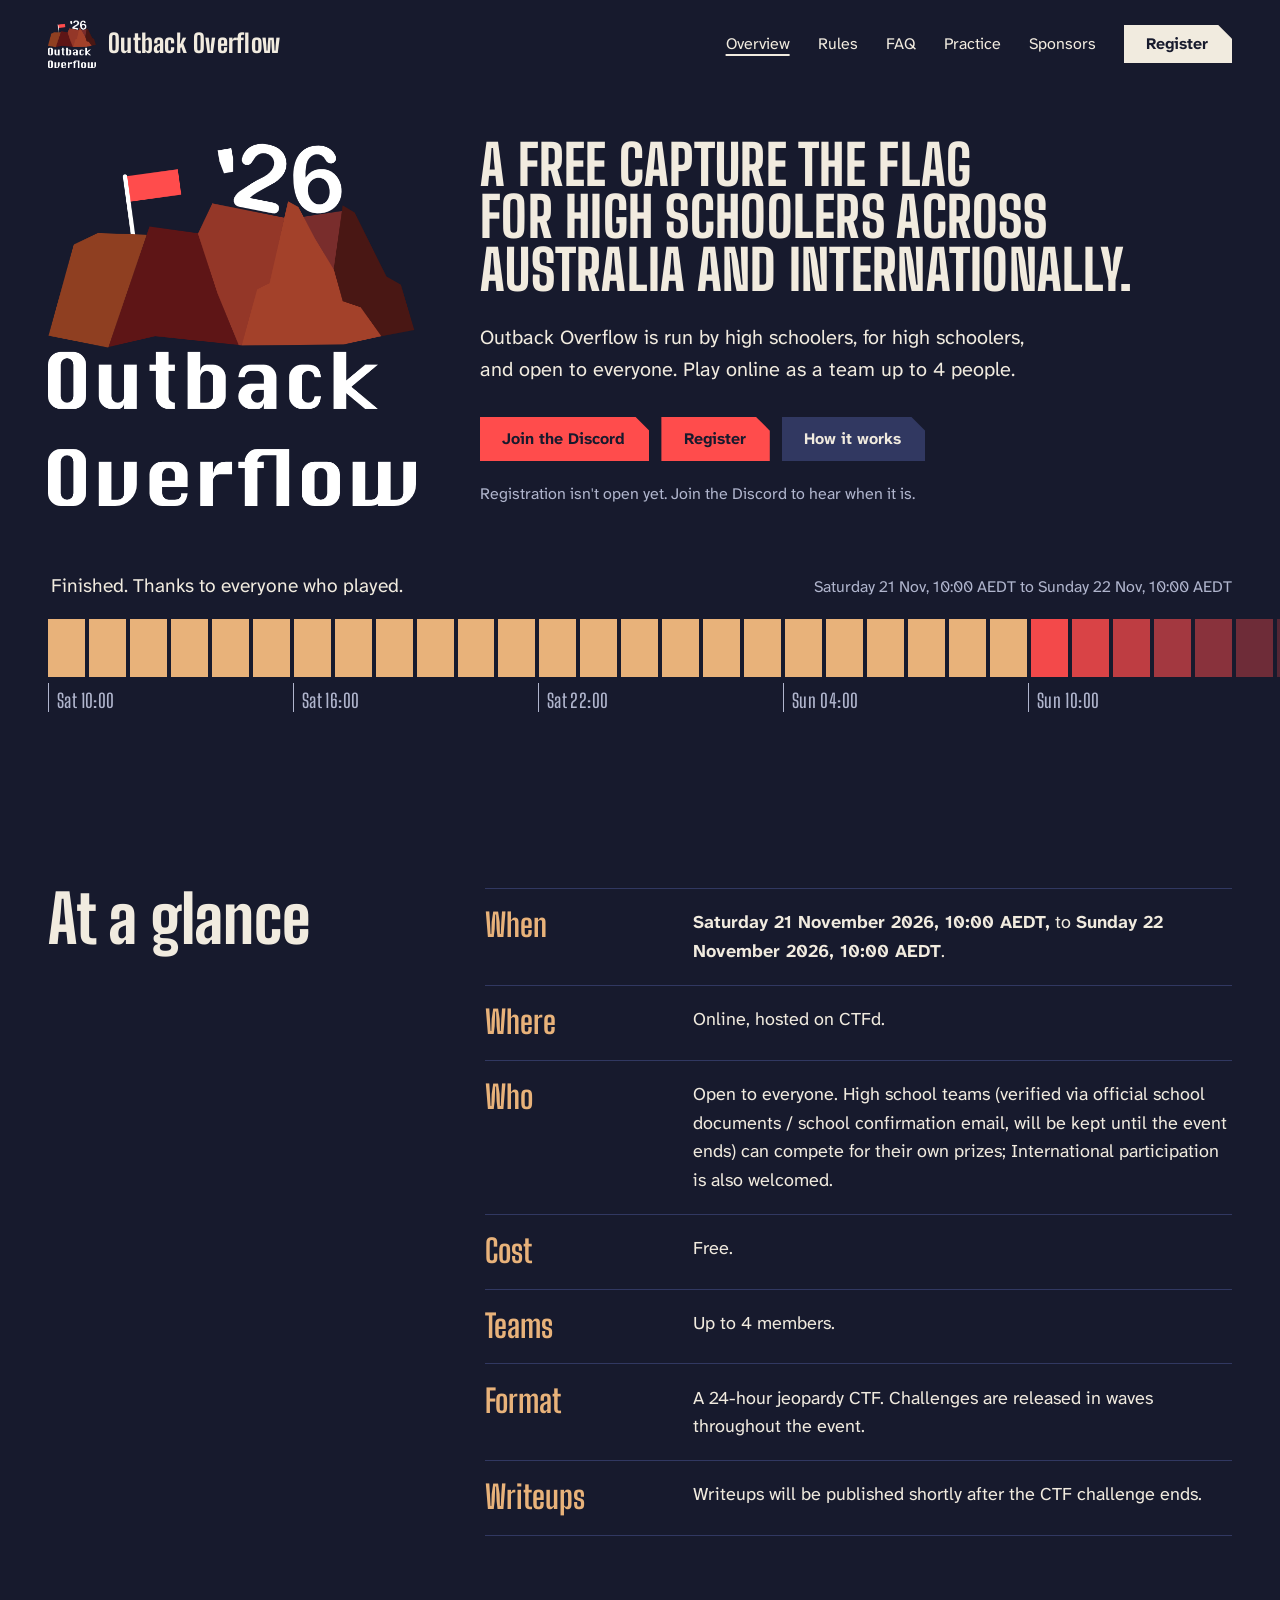
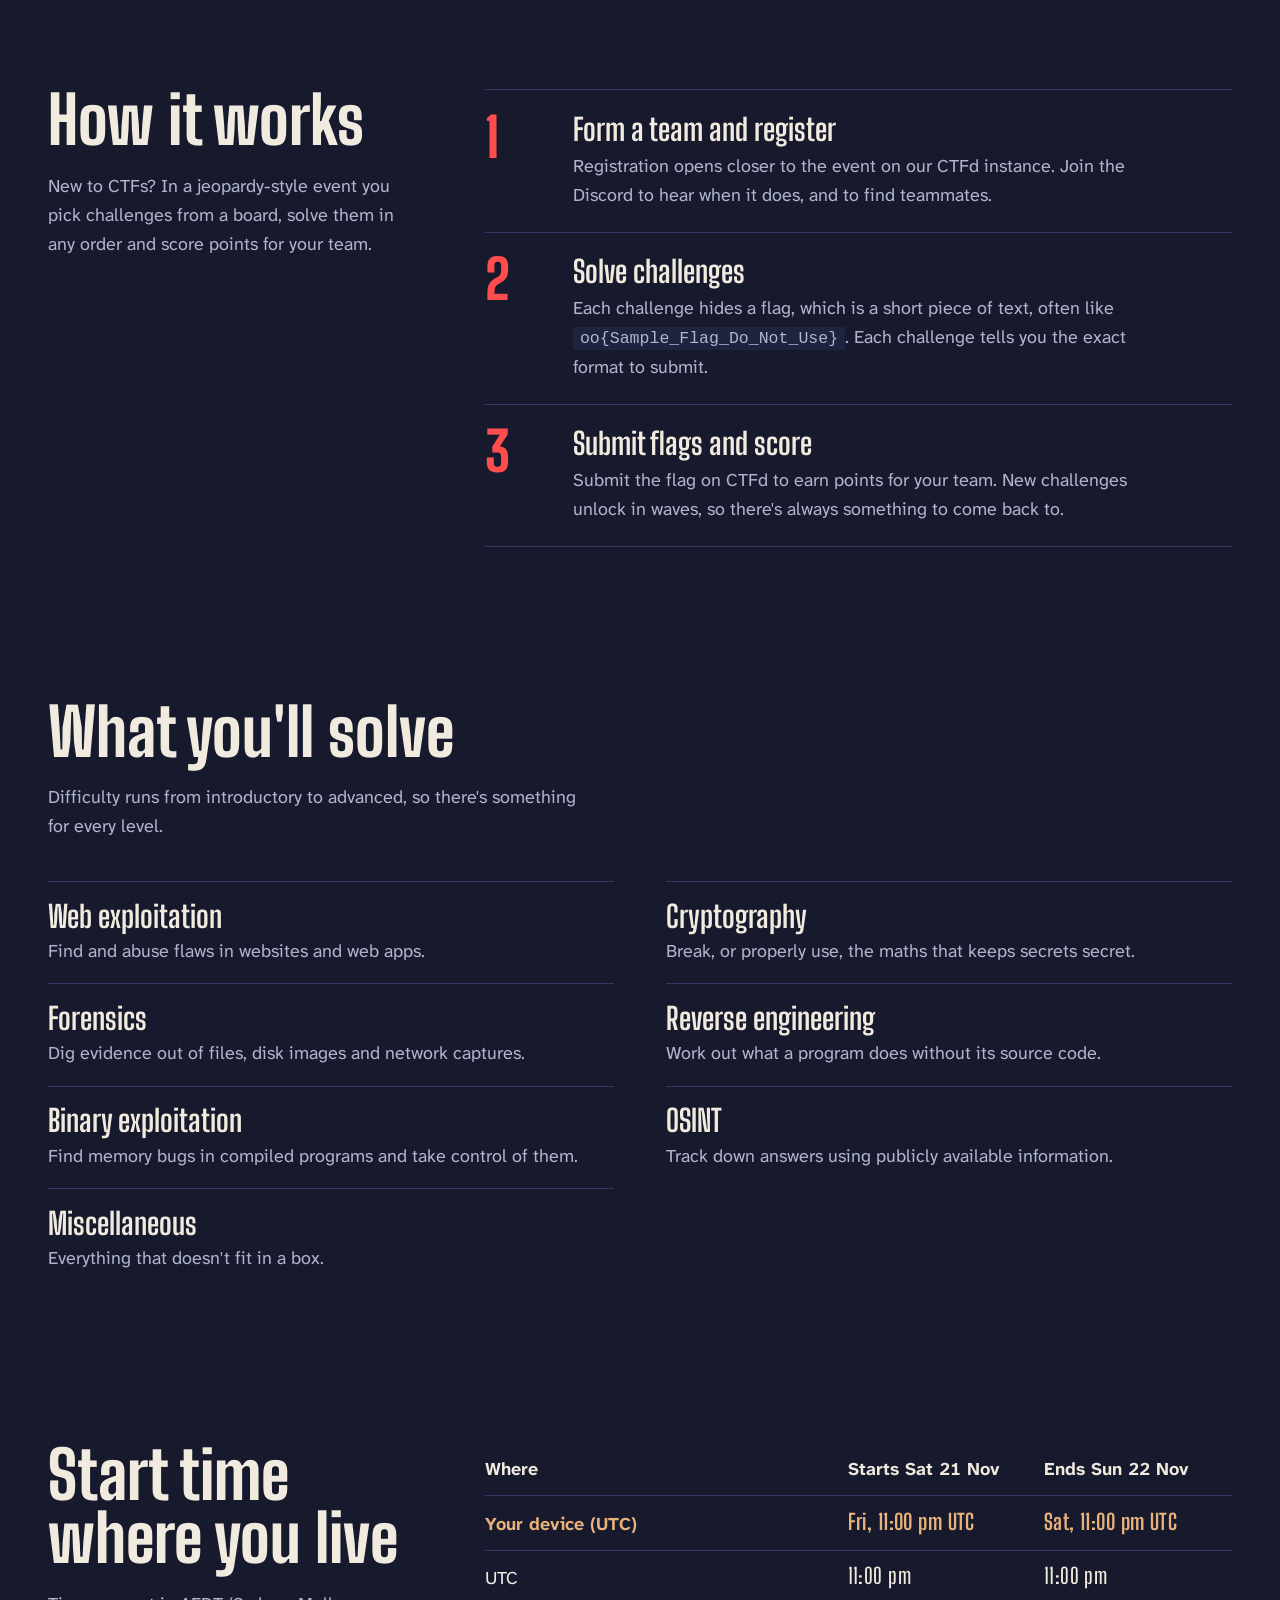
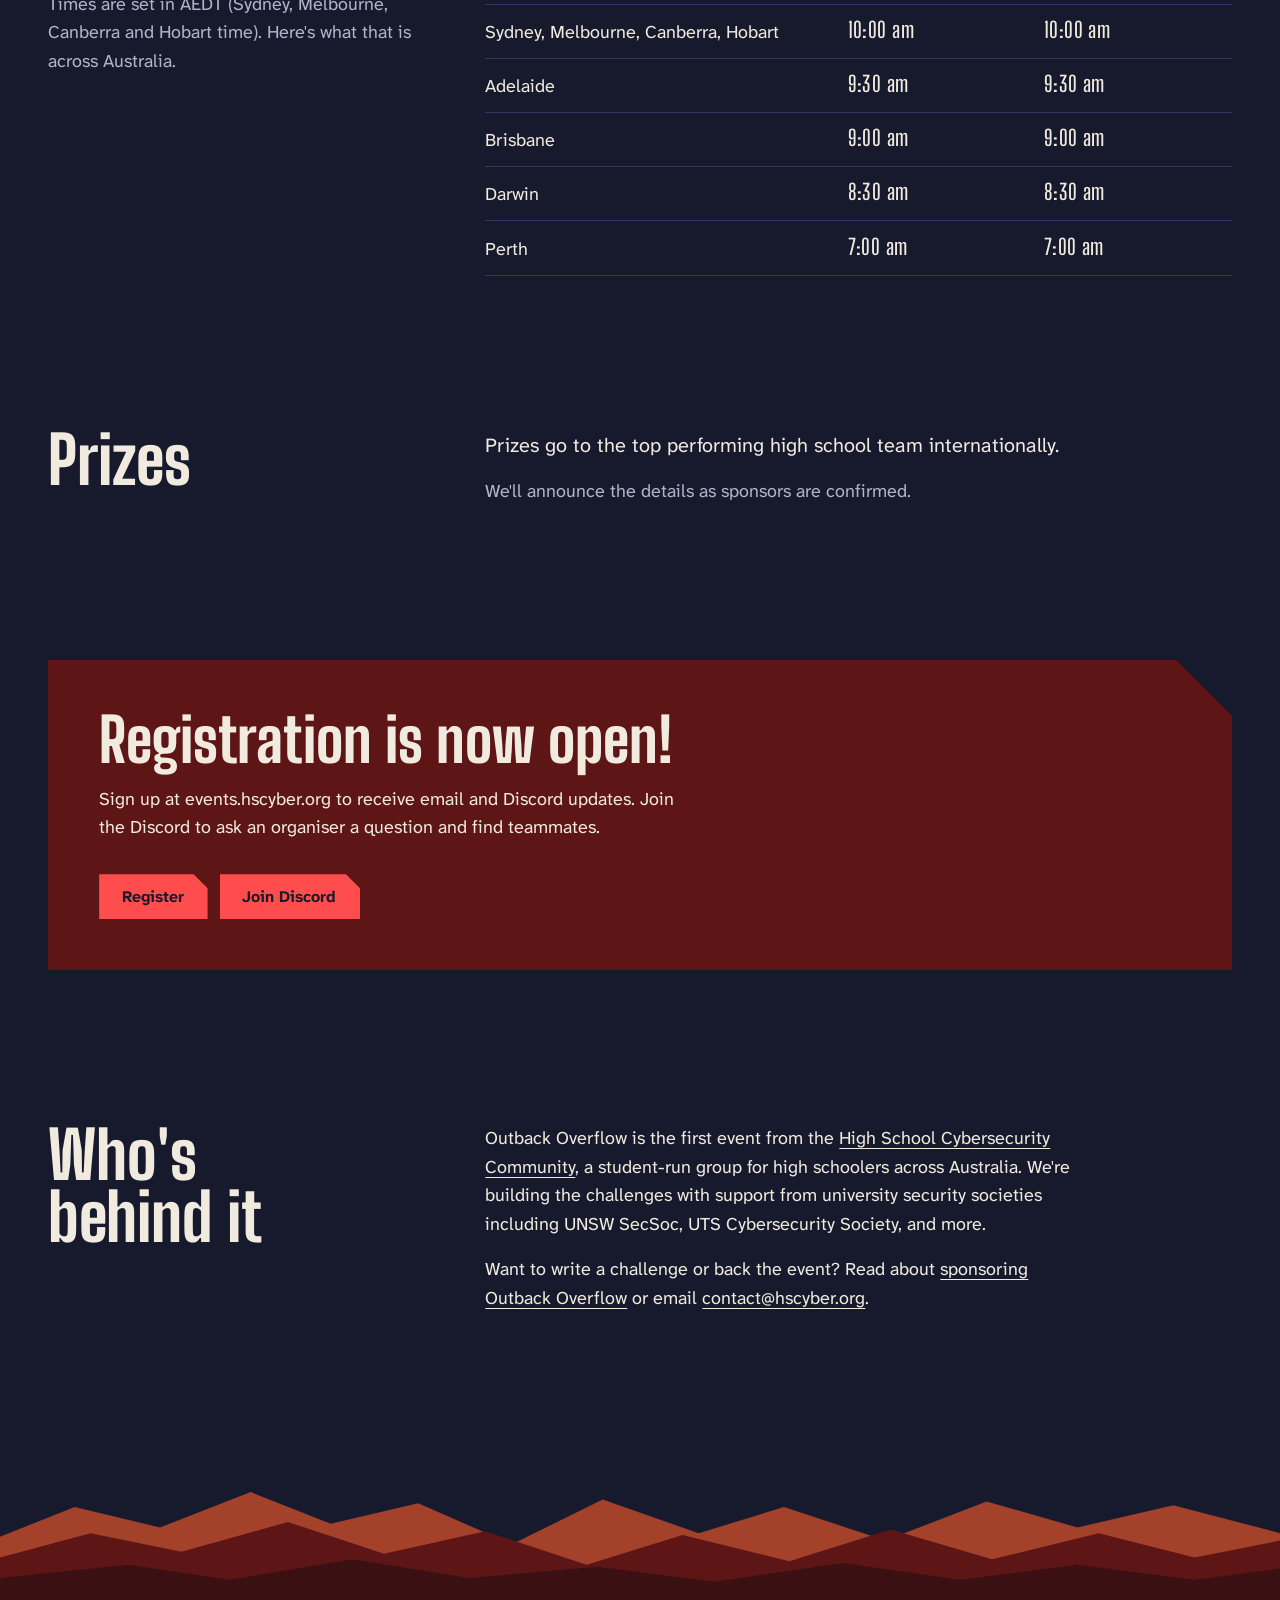
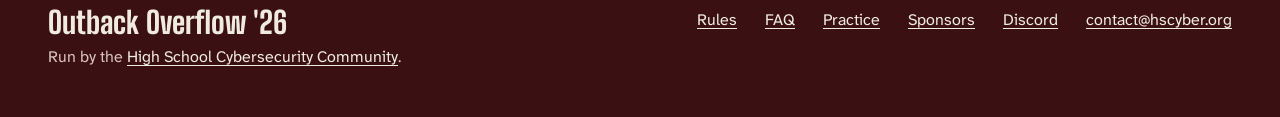
==== index.html @ 8c3010a1 "Initial Commit" ====
<!DOCTYPE html>
<html lang="en-AU">
<head>
  <meta charset="utf-8">
  <meta name="viewport" content="width=device-width, initial-scale=1">
  <meta name="uuid" content="4e355858-5756-3342-4f4a-57564b344435">
  <title>Outback Overflow '26: a free online CTF for Australian high schoolers</title>
  <meta name="description" content="A free, online, 24-hour capture the flag competition for high schoolers across Australia. 21–22 November 2026. Open to everyone, with prizes for high school teams.">
  <meta name="theme-color" content="#171a2d">
  <link rel="canonical" href="https://outbackoverflow26.hscyber.org/">
  
  <link rel="icon" href="/favicon.svg" type="image/svg+xml">
  <link rel="icon" href="/favicon.ico" sizes="32x32">
  <link rel="preload" href="/fonts/big-shoulders-display-latin-wght-normal.woff2" as="font" type="font/woff2" crossorigin>
  <link rel="preload" href="/fonts/atkinson-hyperlegible-next-latin-400-normal.woff2" as="font" type="font/woff2" crossorigin>
  <link rel="stylesheet" href="/styles.css">
  <meta property="og:site_name" content="Outback Overflow '26">
  <meta property="og:type" content="website">
  <meta property="og:title" content="Outback Overflow '26: a free online CTF for Australian high schoolers">
  <meta property="og:description" content="A free, online, 24-hour capture the flag competition for high schoolers across Australia. 21–22 November 2026. Open to everyone, with prizes for high school teams.">
  <meta property="og:url" content="https://outbackoverflow26.hscyber.org/">
  <meta property="og:image" content="https://outbackoverflow26.hscyber.org/media/og.png">
  <meta property="og:image:width" content="1200">
  <meta property="og:image:height" content="630">
  <meta property="og:image:alt" content="Outback Overflow '26 logo: a low-poly red rock with a red flag on top">
  <meta name="twitter:card" content="summary_large_image">
  <script type="application/ld+json">
  {"@context":"https://schema.org","@type":"Event","name":"Outback Overflow '26","description":"A free, online, 24-hour jeopardy-style capture the flag competition run by high schoolers, for high schoolers, and open to everyone.","startDate":"2026-11-21T10:00:00+11:00","endDate":"2026-11-22T10:00:00+11:00","eventStatus":"https://schema.org/EventScheduled","eventAttendanceMode":"https://schema.org/OnlineEventAttendanceMode","location":{"@type":"VirtualLocation","url":"https://outbackoverflow26.hscyber.org/"},"image":"https://outbackoverflow26.hscyber.org/media/og.png","isAccessibleForFree":true,"offers":{"@type":"Offer","price":"0","priceCurrency":"AUD","url":"https://outbackoverflow26.hscyber.org/"},"organizer":{"@type":"Organization","name":"High School Cybersecurity Community","url":"https://hscyber.org/"}}
  </script>
  <script src="./main.js"></script>
</head>
<body>
  <a class="skip" href="#main">Skip to content</a>
  <header class="site-header">
    <div class="wrap">
      <a class="brand" href="/"><img src="/media/logo.png" alt="" width="715" height="711"><span>Outback Overflow</span></a>
      <nav class="nav" aria-label="Main">
        <a href="/" aria-current="page">Overview</a>
        <a href="/rules.html">Rules</a>
        <a href="/faq.html">FAQ</a>
	<a href="https://practice.hscyber.org/2026/">Practice</a>
        <a href="/sponsors.html">Sponsors</a>
        <a class="btn" href="javascript:void(0)" onclick='ToEvent()'>Register</a>
      </nav>
    </div>
  </header>

  <main id="main">
    <section class="wrap hero">
      <h1><img src="/media/logo.png" alt="Outback Overflow '26" width="715" height="711"></h1>
      <div>
        <p class="display">A free capture the flag for high schoolers across Australia and internationally.</p>
        <p class="lede">Outback Overflow is run by high schoolers, for high schoolers, and open to everyone. Play online as a team up to 4 people.</p>
        <div class="actions">
          <a class="btn btn--flag" href="https://hscyber.org/discord">Join the Discord</a>
          <a class="btn btn--flag" href="javascript:void(0)" onclick='ToEvent()'>Register</a>
          <a class="btn btn--quiet" href="#how">How it works</a>
        </div>
        <p class="note">Registration isn't open yet. Join the Discord to hear when it is.</p>
      </div>
    </section>

    <section class="clock" aria-label="Event timing">
      <div class="wrap">
        <div class="clock-head">
          <p class="status" data-status>Starts Saturday 21 November, 10:00 AEDT.</p>
          <p class="when">Saturday 21 Nov, 10:00 AEDT to Sunday 22 Nov, 10:00 AEDT</p>
        </div>
        <div class="buffer" data-buffer aria-hidden="true"><i class="c" style="--i:0"></i><i class="c" style="--i:1"></i><i class="c" style="--i:2"></i><i class="c" style="--i:3"></i><i class="c" style="--i:4"></i><i class="c" style="--i:5"></i><i class="c" style="--i:6"></i><i class="c" style="--i:7"></i><i class="c" style="--i:8"></i><i class="c" style="--i:9"></i><i class="c" style="--i:10"></i><i class="c" style="--i:11"></i><i class="c" style="--i:12"></i><i class="c" style="--i:13"></i><i class="c" style="--i:14"></i><i class="c" style="--i:15"></i><i class="c" style="--i:16"></i><i class="c" style="--i:17"></i><i class="c" style="--i:18"></i><i class="c" style="--i:19"></i><i class="c" style="--i:20"></i><i class="c" style="--i:21"></i><i class="c" style="--i:22"></i><i class="c" style="--i:23"></i><i class="o" style="--k:0"></i><i class="o" style="--k:1"></i><i class="o" style="--k:2"></i><i class="o" style="--k:3"></i><i class="o" style="--k:4"></i><i class="o" style="--k:5"></i><i class="o" style="--k:6"></i><i class="o" style="--k:7"></i></div>
        <div class="ticks" aria-hidden="true">
          <span style="--t:0">Sat 10:00</span>
          <span style="--t:6">Sat 16:00</span>
          <span style="--t:12">Sat 22:00</span>
          <span style="--t:18">Sun 04:00</span>
          <span style="--t:24">Sun 10:00</span>
        </div>
      </div>
    </section>

    <section class="wrap section" aria-labelledby="glance">
      <div class="split">
        <h2 id="glance">At a glance</h2>
        <dl class="spec">
          <div><dt>When</dt><dd><strong>Saturday 21 November 2026, 10:00 AEDT,</strong> to <strong>Sunday 22 November 2026, 10:00 AEDT</strong>.</dd></div>
          <div><dt>Where</dt><dd>Online, hosted on CTFd.</dd></div>
          <div><dt>Who</dt><dd>Open to everyone. High school teams (verified via official school documents / school confirmation email, will be kept until the event ends) can compete for their own prizes; International participation is also welcomed.</dd></div>
          <div><dt>Cost</dt><dd>Free.</dd></div>
          <div><dt>Teams</dt><dd>Up to 4 members.</dd></div>
          <div><dt>Format</dt><dd>A 24-hour jeopardy CTF. Challenges are released in waves throughout the event.</dd></div>
          <div><dt>Writeups</dt><dd>Writeups will be published shortly after the CTF challenge ends.</dd></div>
        </dl>
      </div>
    </section>

    <section class="wrap section" id="how" aria-labelledby="how-h">
      <div class="split">
        <div>
          <h2 id="how-h">How it works</h2>
          <p class="intro">New to CTFs? In a jeopardy-style event you pick challenges from a board, solve them in any order and score points for your team.</p>
        </div>
        <ol class="steps">
          <li><h3>Form a team and register</h3><p>Registration opens closer to the event on our CTFd instance. Join the Discord to hear when it does, and to find teammates.</p></li>
          <li><h3>Solve challenges</h3><p>Each challenge hides a flag, which is a short piece of text, often like <code>oo{Sample_Flag_Do_Not_Use}</code>. Each challenge tells you the exact format to submit.</p></li>
          <li><h3>Submit flags and score</h3><p>Submit the flag on CTFd to earn points for your team. New challenges unlock in waves, so there's always something to come back to.</p></li>
        </ol>
      </div>
    </section>

    <section class="wrap section" aria-labelledby="cats-h">
      <h2 id="cats-h">What you'll solve</h2>
      <p class="intro">Difficulty runs from introductory to advanced, so there's something for every level.</p>
      <ul class="cats" style="margin-top:2.5rem">
        <li><h3>Web exploitation</h3><p>Find and abuse flaws in websites and web apps.</p></li>
        <li><h3>Cryptography</h3><p>Break, or properly use, the maths that keeps secrets secret.</p></li>
        <li><h3>Forensics</h3><p>Dig evidence out of files, disk images and network captures.</p></li>
        <li><h3>Reverse engineering</h3><p>Work out what a program does without its source code.</p></li>
        <li><h3>Binary exploitation</h3><p>Find memory bugs in compiled programs and take control of them.</p></li>
        <li><h3>OSINT</h3><p>Track down answers using publicly available information.</p></li>
        <li><h3>Miscellaneous</h3><p>Everything that doesn't fit in a box.</p></li>
      </ul>
    </section>

    <section class="wrap section" aria-labelledby="when-h">
      <div class="split">
        <div>
          <h2 id="when-h">Start time where you live</h2>
          <p class="intro">Times are set in AEDT (Sydney, Melbourne, Canberra and Hobart time). Here's what that is across Australia.</p>
        </div>
        <table class="tz">
          <thead><tr><th scope="col">Where</th><th scope="col">Starts Sat 21 Nov</th><th scope="col">Ends Sun 22 Nov</th></tr></thead>
          <tbody>
            <tr class="local" data-local hidden><th scope="row" data-local-name>Your device</th><td data-local-start></td><td data-local-end></td></tr>
            <tr><th scope="row">UTC</th><td>11:00 pm</td><td>11:00 pm</td></tr>
            <tr><th scope="row">Sydney, Melbourne, Canberra, Hobart</th><td>10:00 am</td><td>10:00 am</td></tr>
            <tr><th scope="row">Adelaide</th><td>9:30 am</td><td>9:30 am</td></tr>
            <tr><th scope="row">Brisbane</th><td>9:00 am</td><td>9:00 am</td></tr>
            <tr><th scope="row">Darwin</th><td>8:30 am</td><td>8:30 am</td></tr>
            <tr><th scope="row">Perth</th><td>7:00 am</td><td>7:00 am</td></tr>
          </tbody>
        </table>
      </div>
    </section>

    <section class="wrap section" aria-labelledby="prizes-h">
      <div class="split">
        <h2 id="prizes-h">Prizes</h2>
        <div>
          <p style="font-size:1.25rem;max-width:36rem">Prizes go to the top performing high school team internationally.</p>
          <p style="margin-top:1rem;color:var(--dust);max-width:36rem">We'll announce the details as sponsors are confirmed.</p>
        </div>
      </div>
    </section>

    <section class="wrap section" aria-labelledby="reg-h">
      <div class="panel">
        <h2 id="reg-h">Registration is now open!</h2>
        <p>Sign up at events.hscyber.org to receive email and Discord updates. Join the Discord to ask an organiser a question and find teammates.</p>
        <div class="actions"><a class="btn btn--flag" href="javascript:void(0)" onclick='ToEvent()'>Register</a><a class="btn btn--flag" href="https://hscyber.org/discord">Join Discord</a></div>
      </div>
    </section>

    <section class="wrap section" aria-labelledby="who-h">
      <div class="split">
        <h2 id="who-h">Who's behind it</h2>
        <div>
          <p style="max-width:38rem">Outback Overflow is the first event from the <a href="https://hscyber.org/">High School Cybersecurity Community</a>, a student-run group for high schoolers across Australia. We're building the challenges with support from university security societies including UNSW SecSoc, UTS Cybersecurity Society, and more.</p>
          <p style="margin-top:1rem;max-width:38rem">Want to write a challenge or back the event? Read about <a href="/sponsors.html">sponsoring Outback Overflow</a> or email <a href="mailto:contact@hscyber.org">contact@hscyber.org</a>.</p>
        </div>
      </div>
    </section>
  </main>

  <div class="ground">
    <svg class="ridge" viewBox="0 0 1200 120" preserveAspectRatio="none" aria-hidden="true" focusable="false">
      <polygon fill="#a3412a" points="0,120 0,62 70,30 150,52 235,14 310,48 392,26 480,70 565,22 655,58 735,30 830,66 925,24 1010,52 1100,28 1200,58 1200,120"/>
      <polygon fill="#5e1516" points="0,120 0,84 85,58 170,78 270,46 360,80 455,56 550,92 640,60 740,88 835,54 930,86 1030,58 1120,84 1200,66 1200,120"/>
      <polygon fill="#3a1012" points="0,120 0,106 120,92 215,108 330,86 440,106 560,94 670,110 790,90 900,108 1010,92 1120,108 1200,96 1200,120"/>
    </svg>
    <footer class="site-footer">
      <div class="wrap">
        <div>
          <strong>Outback Overflow '26</strong>
          <p>Run by the <a href="https://hscyber.org/">High School Cybersecurity Community</a>.</p>
        </div>
        <ul>
          <li><a href="/rules.html">Rules</a></li>
          <li><a href="/faq.html">FAQ</a></li>
          <li><a href="https://practice.hscyber.org/2026/">Practice</a></li>
          <li><a href="/sponsors.html">Sponsors</a></li>
          <li><a href="https://hscyber.org/discord">Discord</a></li>
          <li><a href="mailto:contact@hscyber.org">contact@hscyber.org</a></li>
        </ul>
      </div>
    </footer>
  </div>
  <script src="/event.js" defer></script>
</body>
</html>
---- styles.css ----
/* Outback Overflow '26
   Design notes
   - Dark only: the logo has white lettering on a transparent background.
   - The recurring motif is the buffer: 24 cells for 24 hours, then red cells that spill past the edge.
   - Red (--flag) means the flag and the overflow. Sand is for everything else that needs emphasis.
   - Cut corner on buttons and panels echoes the faceted rock in the logo. */

@font-face {
  font-family: "Big Shoulders Display";
  src: url("/fonts/big-shoulders-display-latin-wght-normal.woff2") format("woff2");
  font-weight: 100 900;
  font-display: swap;
}
@font-face {
  font-family: "Atkinson Hyperlegible Next";
  src: url("/fonts/atkinson-hyperlegible-next-latin-400-normal.woff2") format("woff2");
  font-weight: 400;
  font-display: swap;
}
@font-face {
  font-family: "Atkinson Hyperlegible Next";
  src: url("/fonts/atkinson-hyperlegible-next-latin-700-normal.woff2") format("woff2");
  font-weight: 700;
  font-display: swap;
}

:root {
  color-scheme: dark;

  --ink: #171a2d;
  --ink-2: #1f2340;
  --line: #313861;
  --chalk: #f1ebdf;
  --dust: #b0b5cd;
  --sand: #e8b27a;
  --rust: #a3412a;
  --rust-deep: #5e1516;
  --earth: #3a1012;
  --flag: #ff4c4c;
  --flag-hover: #ff7373;

  --display: "Big Shoulders Display", "Arial Narrow", Impact, sans-serif;
  --text: "Atkinson Hyperlegible Next", system-ui, sans-serif;
  --mono: ui-monospace, "SF Mono", Menlo, Consolas, monospace;

  --gutter: clamp(1.25rem, 5vw, 3rem);
  --wrap: 74rem;
  --cut: 14px;
}

*, *::before, *::after { box-sizing: border-box; }
html { -webkit-text-size-adjust: 100%; }

body {
  margin: 0;
  background: var(--ink);
  color: var(--chalk);
  font: 400 1.125rem/1.6 var(--text);
  overflow-x: clip;
}

img, svg { display: block; max-width: 100%; }
img { height: auto; }

h1, h2, h3 { font-family: var(--display); margin: 0; text-wrap: balance; }
p { margin: 0; text-wrap: pretty; }
a { color: inherit; text-decoration-thickness: 0.08em; text-underline-offset: 0.2em; }
a:hover { text-decoration-thickness: 0.14em; }
code, .mono { font-family: var(--mono); font-size: 0.92em; background: var(--ink-2); padding: 0.1em 0.4em; }

:focus-visible { outline: 3px solid var(--chalk); outline-offset: 3px; }

.wrap { width: min(var(--wrap), 100% - 2 * var(--gutter)); margin-inline: auto; }

.skip { position: absolute; left: var(--gutter); top: -4rem; background: var(--chalk); color: var(--ink); padding: 0.6rem 1rem; z-index: 10; }
.skip:focus { top: 0.75rem; }

/* ---------- Buttons ---------- */

.btn {
  display: inline-block;
  padding: 0.8rem 1.5rem 0.8rem 1.4rem;
  font: 700 1rem/1.2 var(--text);
  text-decoration: none;
  color: var(--ink);
  background: var(--chalk);
  clip-path: polygon(0 0, calc(100% - var(--cut)) 0, 100% var(--cut), 100% 100%, 0 100%);
  transition: background-color 0.15s;
}
.btn:hover { background: #fff; }
.btn:focus-visible { clip-path: none; }
.btn--flag { background: var(--flag); }
.btn--flag:hover { background: var(--flag-hover); }
.btn--quiet { background: var(--line); color: var(--chalk); }
.btn--quiet:hover { background: #3d4678; }

.actions { display: flex; flex-wrap: wrap; gap: 0.75rem; margin-top: 2rem; }

/* ---------- Header ---------- */

.site-header { padding-block: 1.25rem; }
.site-header .wrap { display: flex; align-items: center; justify-content: space-between; gap: 1rem 2rem; flex-wrap: wrap; }
.brand { display: flex; align-items: center; gap: 0.75rem; text-decoration: none; font: 800 1.6rem/1 var(--display); letter-spacing: 0.01em; }
.brand img { width: 3rem; }
.nav { display: flex; align-items: center; gap: 0.5rem 1.75rem; flex-wrap: wrap; font-size: 1rem; }
.nav a:not(.btn) { text-decoration: none; padding-block: 0.3rem; }
.nav a:not(.btn):hover,
.nav a[aria-current="page"] { text-decoration: underline; text-decoration-thickness: 0.12em; text-underline-offset: 0.3em; }
.nav .btn { padding-block: 0.6rem; }

/* ---------- Hero ---------- */

.hero {
  display: grid;
  grid-template-columns: minmax(0, 23rem) minmax(0, 1fr);
  gap: clamp(1.5rem, 5vw, 4.5rem);
  align-items: center;
  padding-block: clamp(1.5rem, 4vw, 3.5rem) clamp(2.5rem, 5vw, 4rem);
}
.hero h1 { margin: 0; }
.hero h1 img { width: 100%; }

.display {
  font: 800 clamp(2rem, 0.9rem + 3.2vw, 4rem) / 0.95 var(--display);
  text-transform: uppercase;
  letter-spacing: 0.005em;
  text-wrap: balance;
}
.hero .lede { margin-top: 1.5rem; max-width: 36rem; font-size: 1.25rem; }
.hero .note { margin-top: 1.25rem; color: var(--dust); font-size: 1rem; }

/* ---------- The buffer ---------- */

.clock { padding-bottom: clamp(3rem, 6vw, 5rem); overflow-x: clip; }
.clock-head { display: flex; flex-wrap: wrap; justify-content: space-between; align-items: baseline; gap: 0.25rem 2rem; margin-bottom: 1.1rem; }
.status { font-size: 1.2rem; display: flex; flex-wrap: wrap; align-items: baseline; gap: 0 0.45rem; }
.status .num { font: 800 clamp(2.4rem, 1.6rem + 2.4vw, 3.6rem)/1 var(--display); color: var(--sand); font-variant-numeric: tabular-nums; }
.status .num + .unit { margin-right: 0.6rem; }
.status .rest { margin-left: 0.2rem; }
.clock-head .when { color: var(--dust); font-size: 1rem; }

.buffer {
  display: grid;
  grid-template-columns: repeat(32, 1fr);
  gap: 4px;
  width: calc(100% * 32 / 29);
}
.buffer i { display: block; height: clamp(2.2rem, 4.5vw, 3.6rem); background: rgba(232, 178, 122, 0.3); }
.buffer .c { animation: scan 0.55s ease-out both; animation-delay: calc(var(--i) * 32ms + 0.2s); }
.buffer .o {
  background: var(--flag);
  opacity: calc(0.95 - var(--k) * 0.115);
  animation: spill 0.4s ease-out both;
  animation-delay: calc(24 * 32ms + 0.3s + var(--k) * 40ms);
}
.buffer .c.on { background: var(--sand); }
.buffer .c.now { background: var(--chalk); }

@keyframes scan { 0% { background: var(--sand); } }
@keyframes spill { from { transform: translateX(-12px); opacity: 0; } }

.ticks { position: relative; height: 3.2rem; margin-top: 0.4rem; font-size: 0.95rem; color: var(--dust); }
.ticks span { position: absolute; top: 0; padding: 0.35rem 0 0 0.5rem; border-left: 1px solid var(--dust); line-height: 1.25; left: calc(var(--t) * 100% / 29); white-space: nowrap; }
.ticks span { font: 600 1.2rem/1.2 var(--display); letter-spacing: 0.02em; }

/* ---------- Sections ---------- */

.section { padding-block: clamp(2.5rem, 6vw, 5rem); }
.section h2 { font-size: clamp(2.6rem, 1.4rem + 3.4vw, 4.5rem); font-weight: 800; line-height: 0.95; }
.section .intro { margin-top: 1.25rem; max-width: 34rem; color: var(--dust); }

.split { display: grid; grid-template-columns: minmax(0, 4fr) minmax(0, 8fr); gap: clamp(1.5rem, 5vw, 5rem); align-items: start; }

/* spec sheet */
.spec { margin: 0; }
.spec > div { display: grid; grid-template-columns: minmax(0, 11rem) minmax(0, 1fr); gap: 0.25rem 2rem; padding-block: 1.2rem; border-top: 1px solid var(--line); }
.spec > div:last-child { border-bottom: 1px solid var(--line); }
.spec dt { font: 700 2rem/1.1 var(--display); color: var(--sand); }
.spec dd { margin: 0; max-width: 38rem; }
.spec dd strong { font-weight: 700; }

/* steps (a real sequence, so numbered) */
.steps { list-style: none; margin: 0; padding: 0; counter-reset: s; }
.steps li { counter-increment: s; display: grid; grid-template-columns: 4.5rem minmax(0, 1fr); gap: 0 1rem; padding-block: 1.4rem; border-top: 1px solid var(--line); }
.steps li:last-child { border-bottom: 1px solid var(--line); }
.steps li::before { content: counter(s); font: 800 3.4rem/0.9 var(--display); color: var(--flag); grid-row: span 2; }
.steps h3 { font-size: 1.9rem; line-height: 1.1; font-weight: 700; }
.steps p { margin-top: 0.35rem; color: var(--dust); max-width: 36rem; }

/* categories */
.cats { list-style: none; margin: 0; padding: 0; display: grid; grid-template-columns: repeat(2, minmax(0, 1fr)); gap: 0 clamp(1.5rem, 4vw, 3.5rem); }
.cats li { padding-block: 1.1rem; border-top: 1px solid var(--line); }
.cats h3 { font-size: 1.9rem; font-weight: 700; line-height: 1.1; }
.cats p { margin-top: 0.25rem; color: var(--dust); }
.cats-note { margin-top: 1.5rem; max-width: 40rem; }

/* time zones */
.tz { width: 100%; border-collapse: collapse; font-variant-numeric: tabular-nums; }
.tz caption { text-align: left; color: var(--dust); padding-bottom: 0.75rem; }
.tz th, .tz td { text-align: left; padding: 0.7rem 1rem 0.7rem 0; border-top: 1px solid var(--line); font-weight: 400; vertical-align: baseline; }
.tz thead th { font-weight: 700; border-top: 0; color: var(--chalk); }
.tz td { font: 600 1.35rem/1.3 var(--display); letter-spacing: 0.02em; }
.tz tbody th { font-weight: 400; }
.tz tr.local th, .tz tr.local td { color: var(--sand); font-weight: 700; }
.tz tr.local[hidden] { display: none; }
.tz tbody tr:last-child th, .tz tbody tr:last-child td { border-bottom: 1px solid var(--line); }

/* registration panel */
.panel {
  background: var(--rust-deep);
  padding: clamp(1.75rem, 4vw, 3.5rem);
  clip-path: polygon(0 0, calc(100% - 56px) 0, 100% 56px, 100% 100%, 0 100%);
}
.panel h2 { font-size: clamp(2.4rem, 1.4rem + 3vw, 4rem); font-weight: 800; line-height: 0.95; }
.panel p { margin-top: 1rem; max-width: 36rem; }

/* sponsors */
.empty { border: 1px dashed var(--line); padding: 1.5rem; max-width: 40rem; color: var(--dust); margin-top: 1.5rem; }
.sponsors { display: flex; flex-wrap: wrap; gap: 1.5rem 2.5rem; align-items: center; list-style: none; margin: 1.5rem 0 0; padding: 0; }
.sponsors img { max-height: 4.5rem; width: auto; }

/* ---------- Sub pages ---------- */

.page { padding-block: clamp(1.5rem, 5vw, 4rem) clamp(3rem, 7vw, 6rem); }
.page h1 { font: 800 clamp(3.6rem, 1.5rem + 8vw, 8rem)/0.9 var(--display); text-transform: uppercase; }
.page .lede { margin-top: 1.25rem; max-width: 36rem; font-size: 1.25rem; }
.page .body { margin-top: clamp(2rem, 5vw, 3.5rem); }

.rules { list-style: none; margin: 0; padding: 0; }
.rules li { padding-block: 1.4rem; border-top: 1px solid var(--line); display: grid; grid-template-columns: minmax(0, 7fr) minmax(0, 5fr); gap: 0.25rem 2.5rem; align-items: baseline; }
.rules li:last-child { border-bottom: 1px solid var(--line); }
.rules h2 { font: 700 2rem/1.1 var(--display); }
.rules p { color: var(--dust); }

.faq details { border-top: 1px solid var(--line); }
.faq details:last-child { border-bottom: 1px solid var(--line); }
.faq summary {
  list-style: none; cursor: pointer; display: flex; justify-content: space-between; align-items: baseline; gap: 1.5rem;
  padding-block: 1.2rem; font: 700 1.9rem/1.15 var(--display);
}
.faq summary::-webkit-details-marker { display: none; }
.faq summary::after { content: "+"; font: 400 2rem/1 var(--text); color: var(--sand); flex: none; }
.faq details[open] summary::after { content: "\2212"; }
.faq summary:hover { color: var(--sand); }
.faq .answer { padding: 0 0 1.5rem; max-width: 40rem; color: var(--dust); }
.faq .answer p + p { margin-top: 0.75rem; }
.faq .answer a { color: var(--chalk); }

.ways { list-style: none; margin: 0; padding: 0; }
.ways li { padding-block: 1.3rem; border-top: 1px solid var(--line); display: grid; grid-template-columns: minmax(0, 5fr) minmax(0, 7fr); gap: 0.25rem 2.5rem; align-items: baseline; }
.ways li:last-child { border-bottom: 1px solid var(--line); }
.ways h3 { font: 700 1.9rem/1.1 var(--display); }
.ways p { color: var(--dust); }

/* ---------- Footer with ridge ---------- */

.ground { margin-top: clamp(3rem, 7vw, 6rem); }
.ridge { width: 100%; height: clamp(3.5rem, 9vw, 7rem); display: block; }
.site-footer { background: var(--earth); padding-block: 1rem 3rem; font-size: 1rem; color: #d9c3bd; }
.site-footer .wrap { display: flex; flex-wrap: wrap; justify-content: space-between; gap: 1.5rem 3rem; }
.site-footer strong { display: block; color: var(--chalk); font: 800 1.9rem/1 var(--display); margin-bottom: 0.4rem; }
.site-footer ul { list-style: none; margin: 0; padding: 0; display: flex; flex-wrap: wrap; gap: 0.5rem 1.75rem; }
.site-footer a { color: var(--chalk); }

/* ---------- Responsive ---------- */

@media (max-width: 62rem) {
  .hero { grid-template-columns: minmax(0, 15rem) minmax(0, 1fr); }
  .split { grid-template-columns: 1fr; }
}
@media (max-width: 46rem) {
  .hero { grid-template-columns: 1fr; }
  .hero h1 { max-width: 15rem; }
  .cats { grid-template-columns: 1fr; }
  .spec > div, .rules li, .ways li { grid-template-columns: 1fr; }
  .steps li { grid-template-columns: 3.25rem minmax(0, 1fr); }
  .steps li::before { font-size: 2.6rem; }
  .brand span { display: none; }
  .ticks span:nth-child(even) { display: none; }
  .buffer { gap: 2px; }
}

@media (prefers-reduced-motion: reduce) {
  .buffer .c, .buffer .o { animation: none; }
  * { transition: none !important; }
}
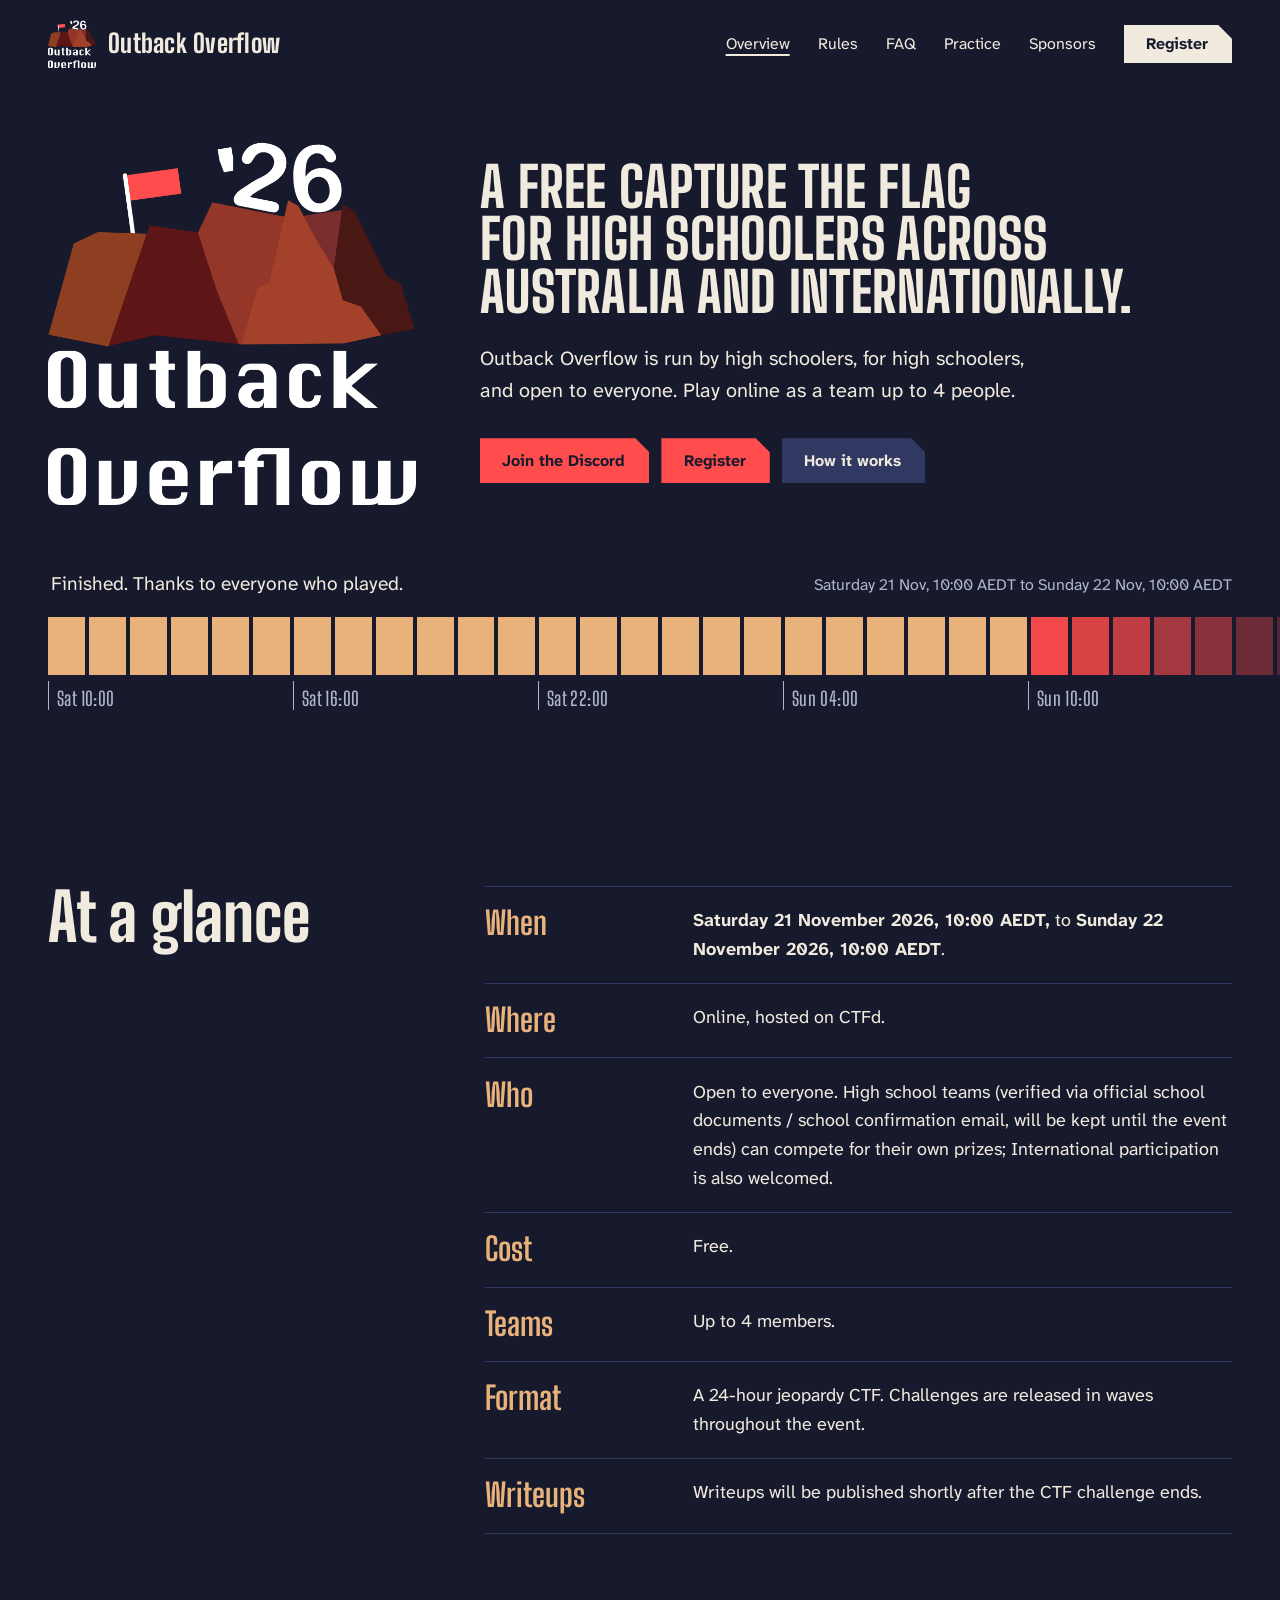
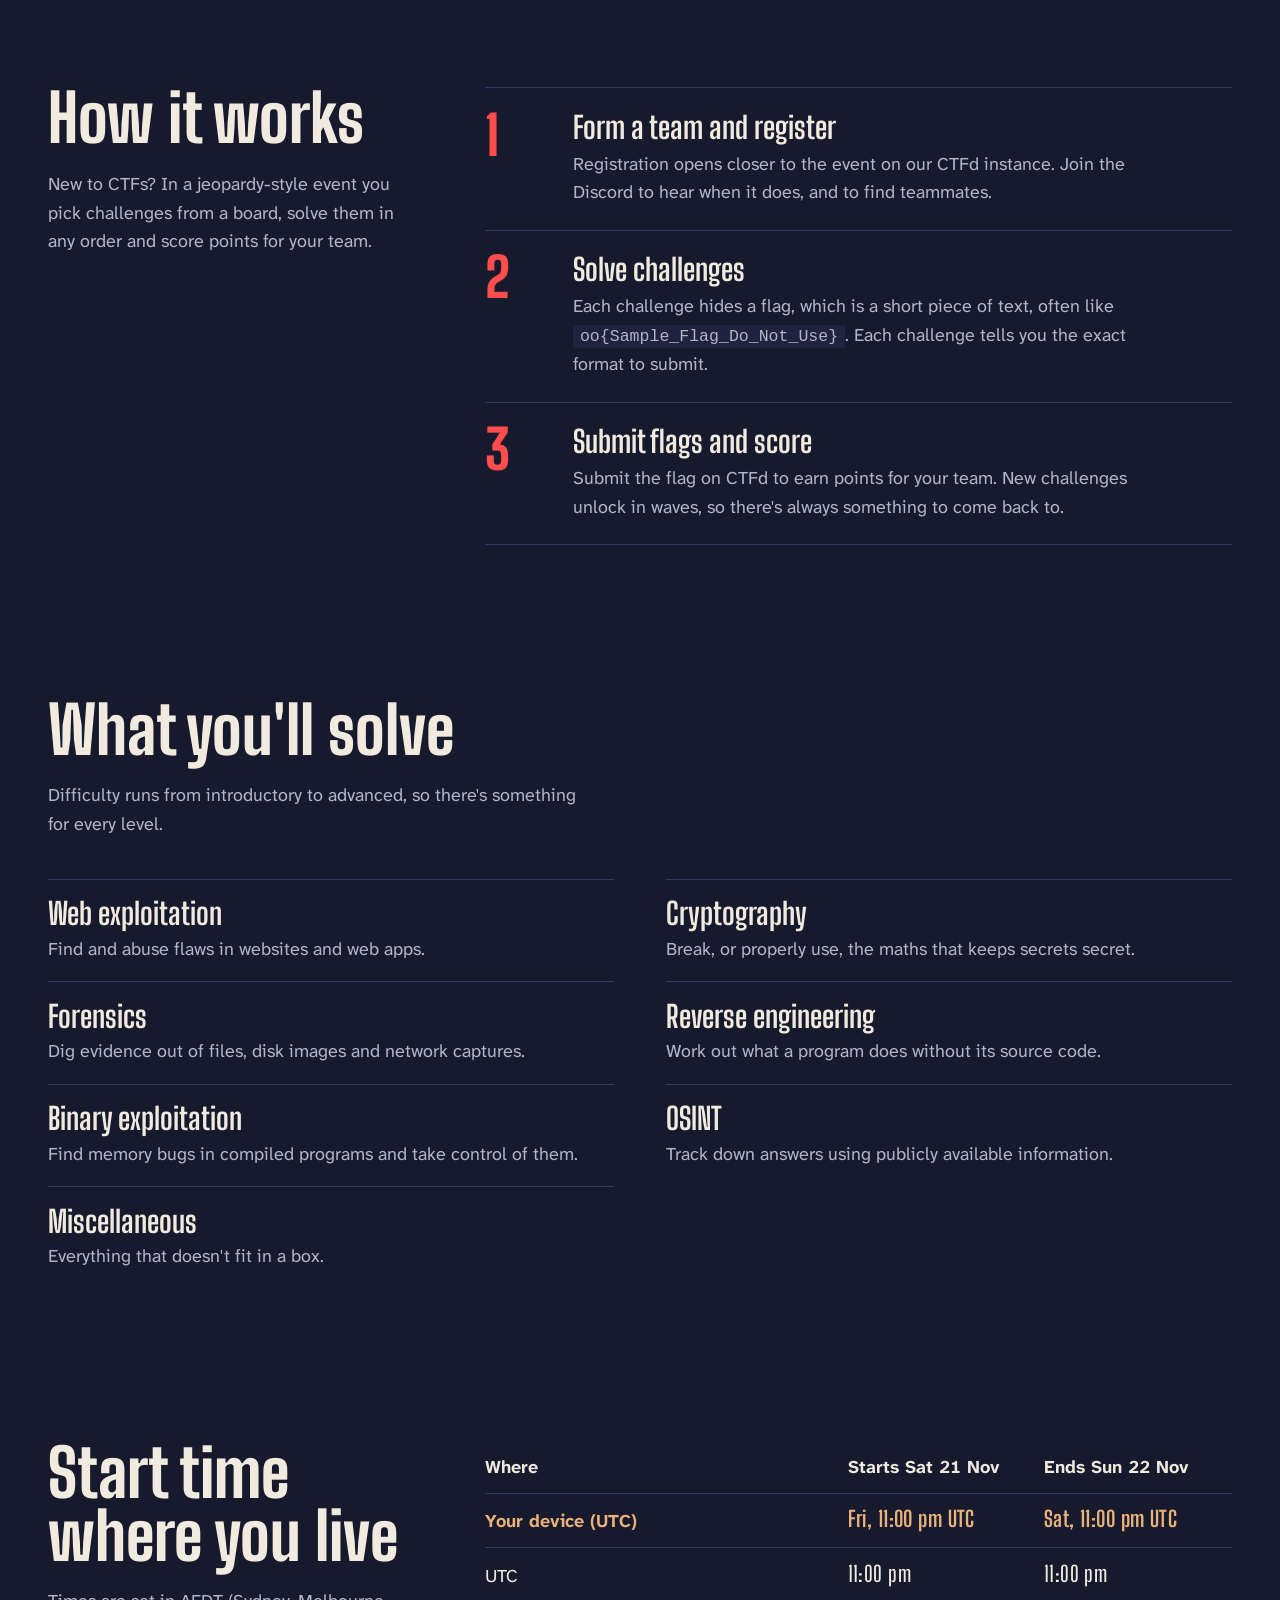
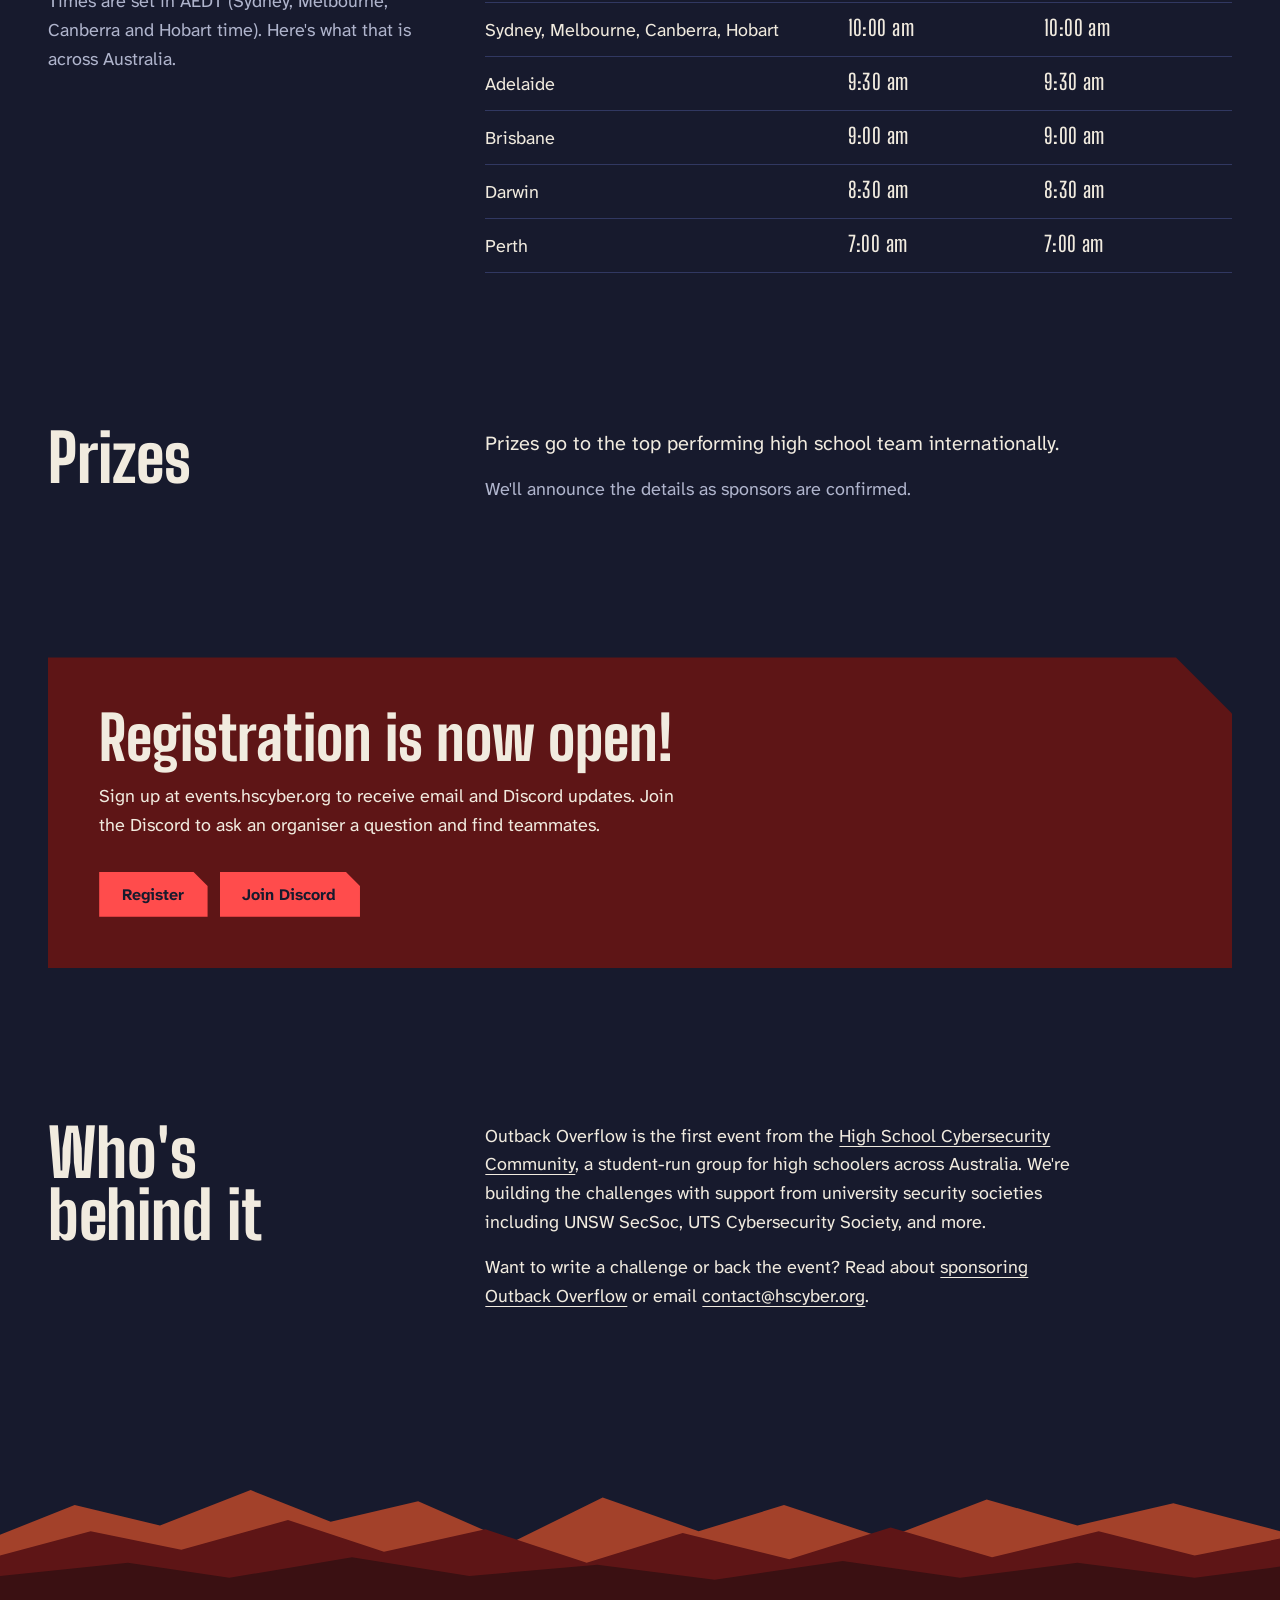
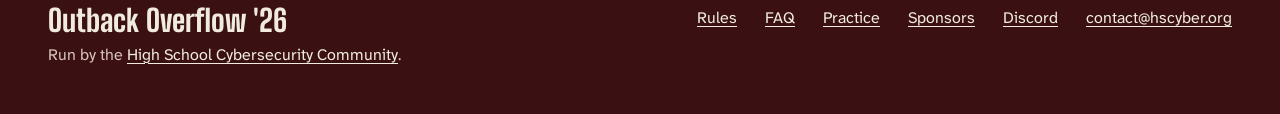
==== commit d4a13942: "Slight Fix on Registration Open Note" ====
--- a/index.html
+++ b/index.html
@@ -56,7 +56,6 @@
           <a class="btn btn--flag" href="javascript:void(0)" onclick='ToEvent()'>Register</a>
           <a class="btn btn--quiet" href="#how">How it works</a>
         </div>
-        <p class="note">Registration isn't open yet. Join the Discord to hear when it is.</p>
       </div>
     </section>
 
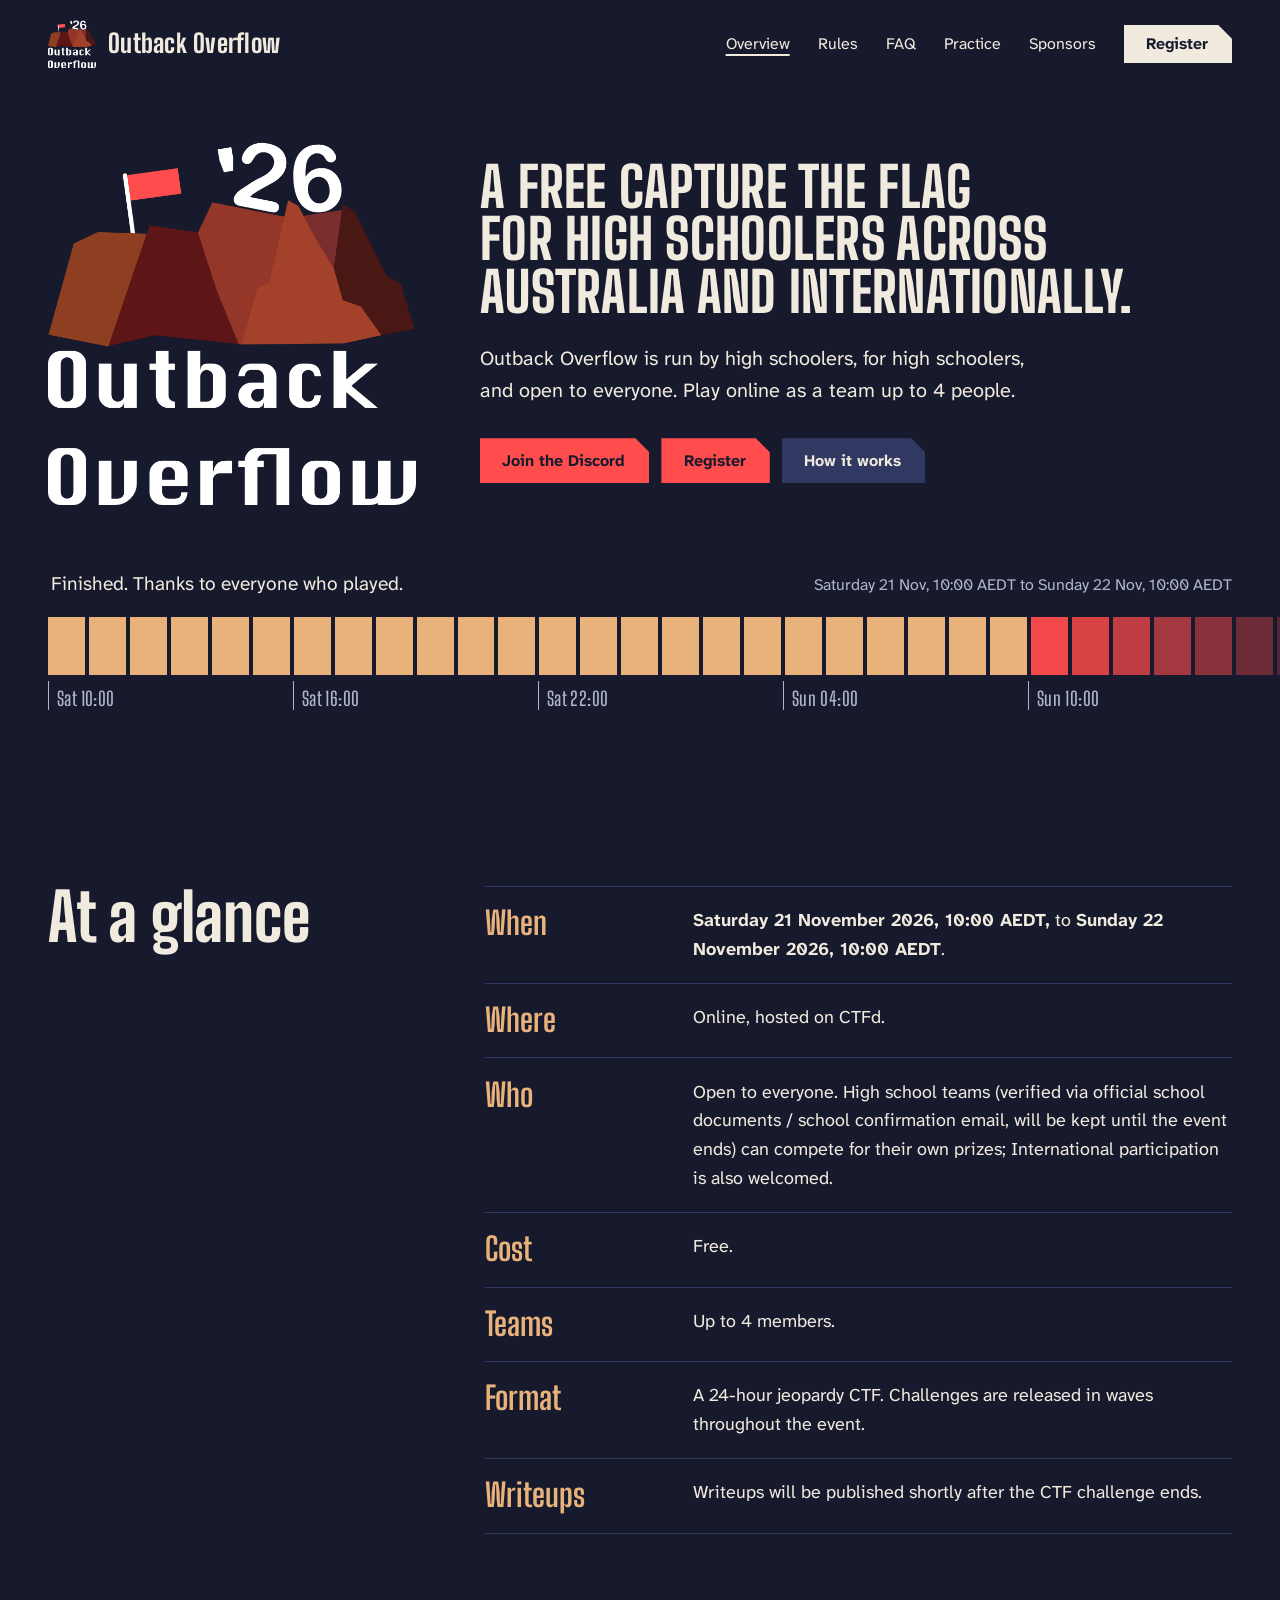
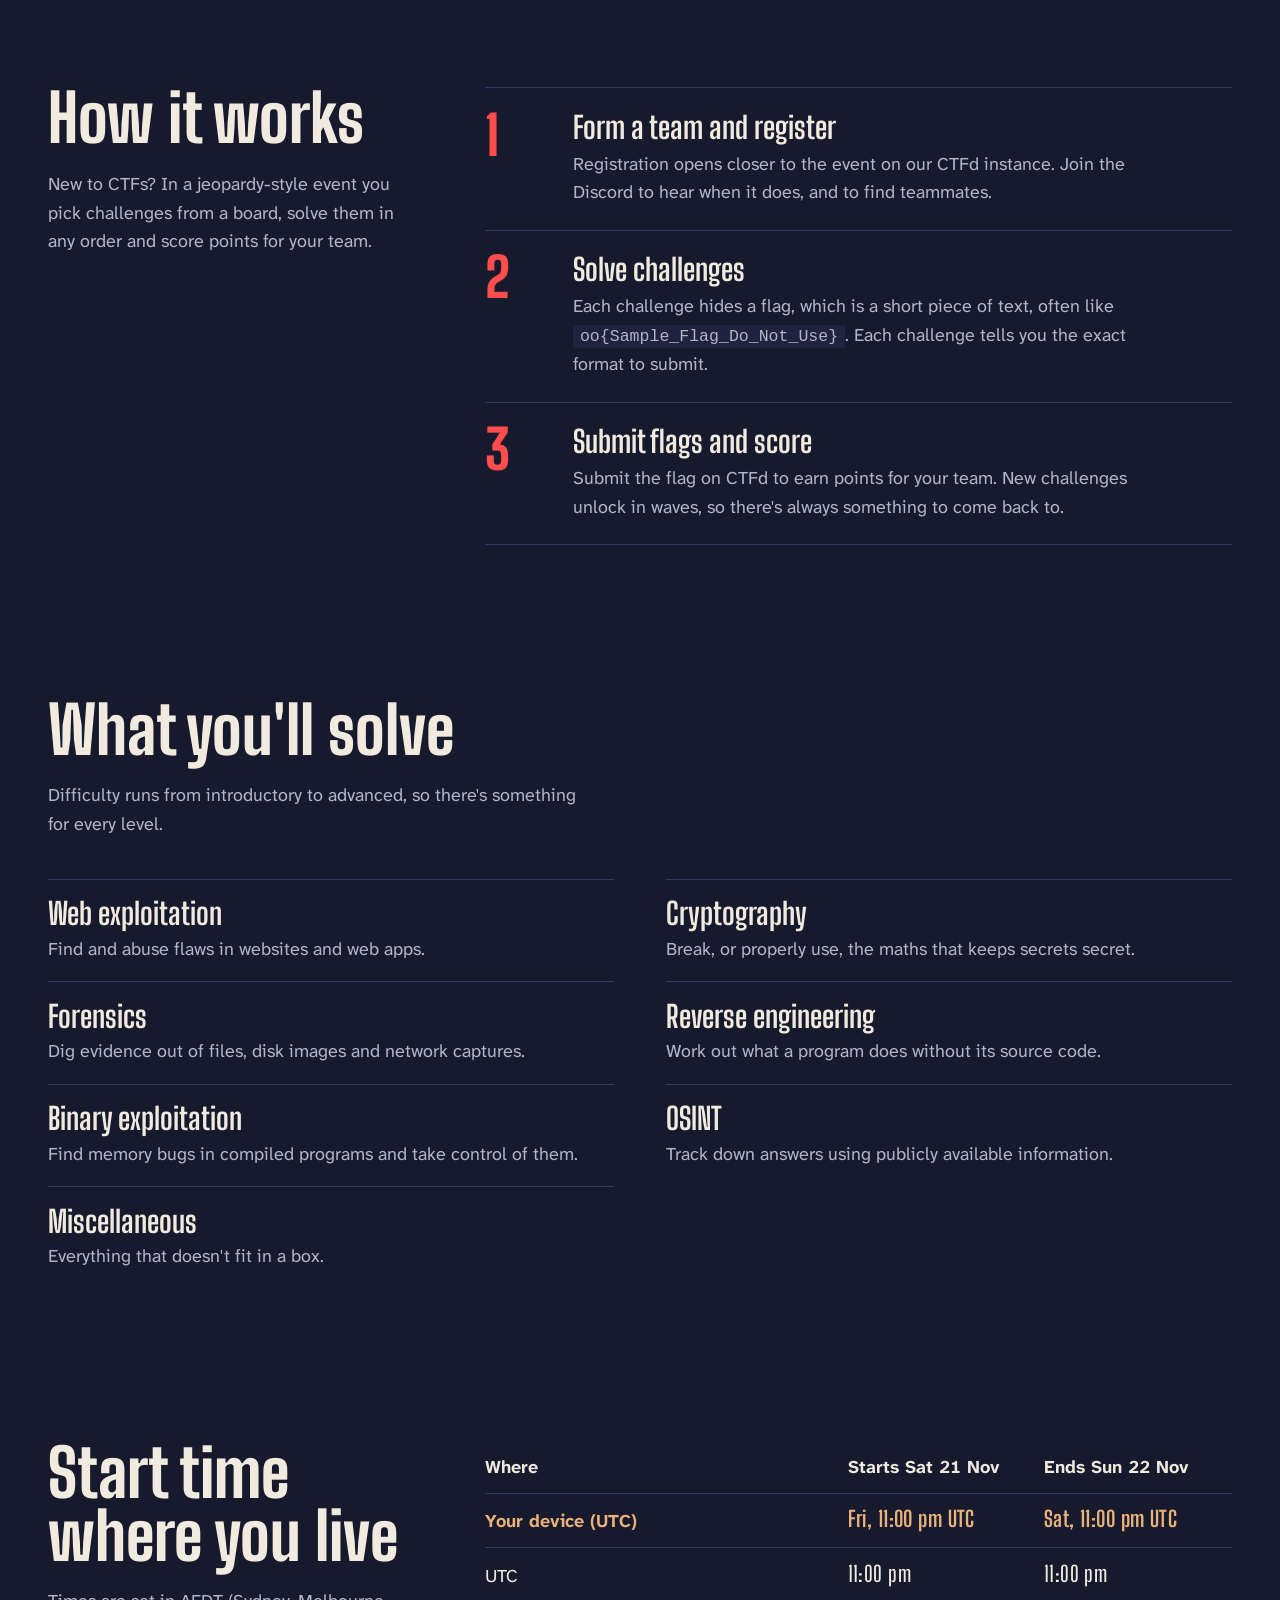
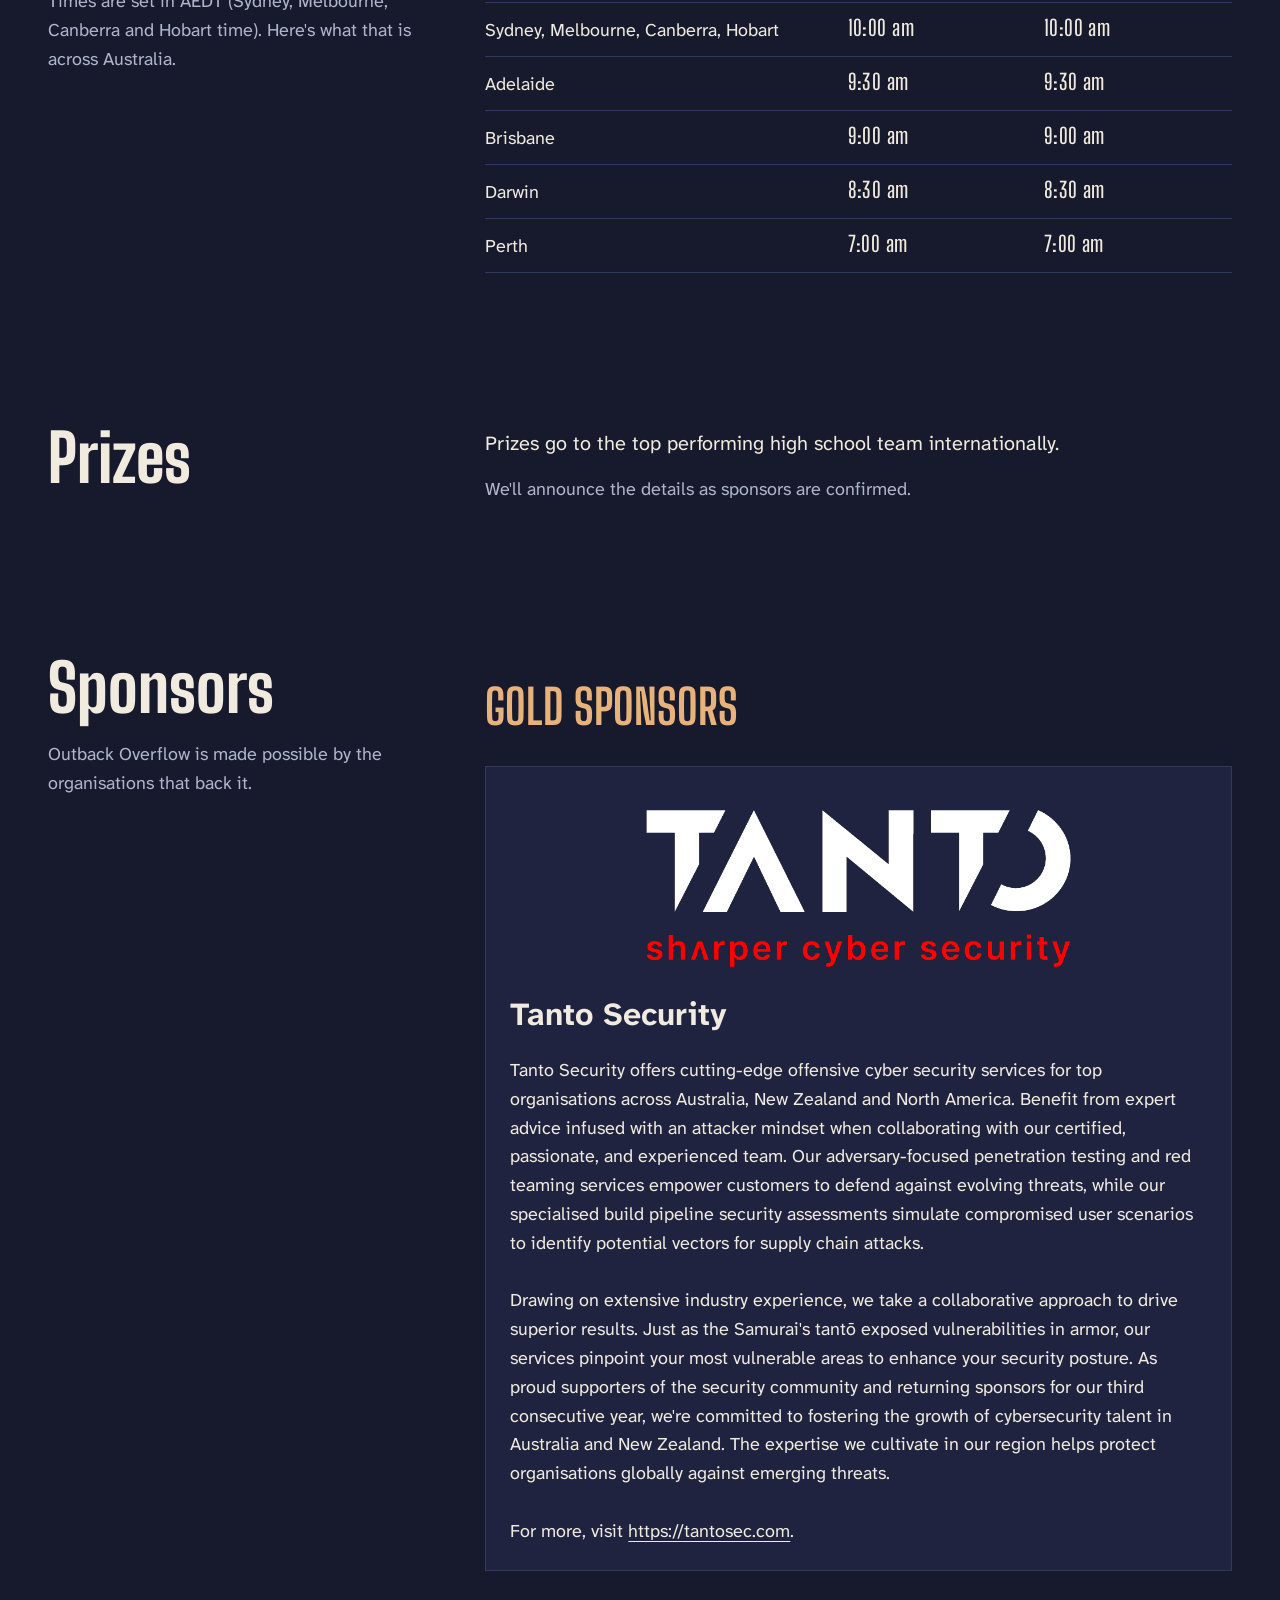
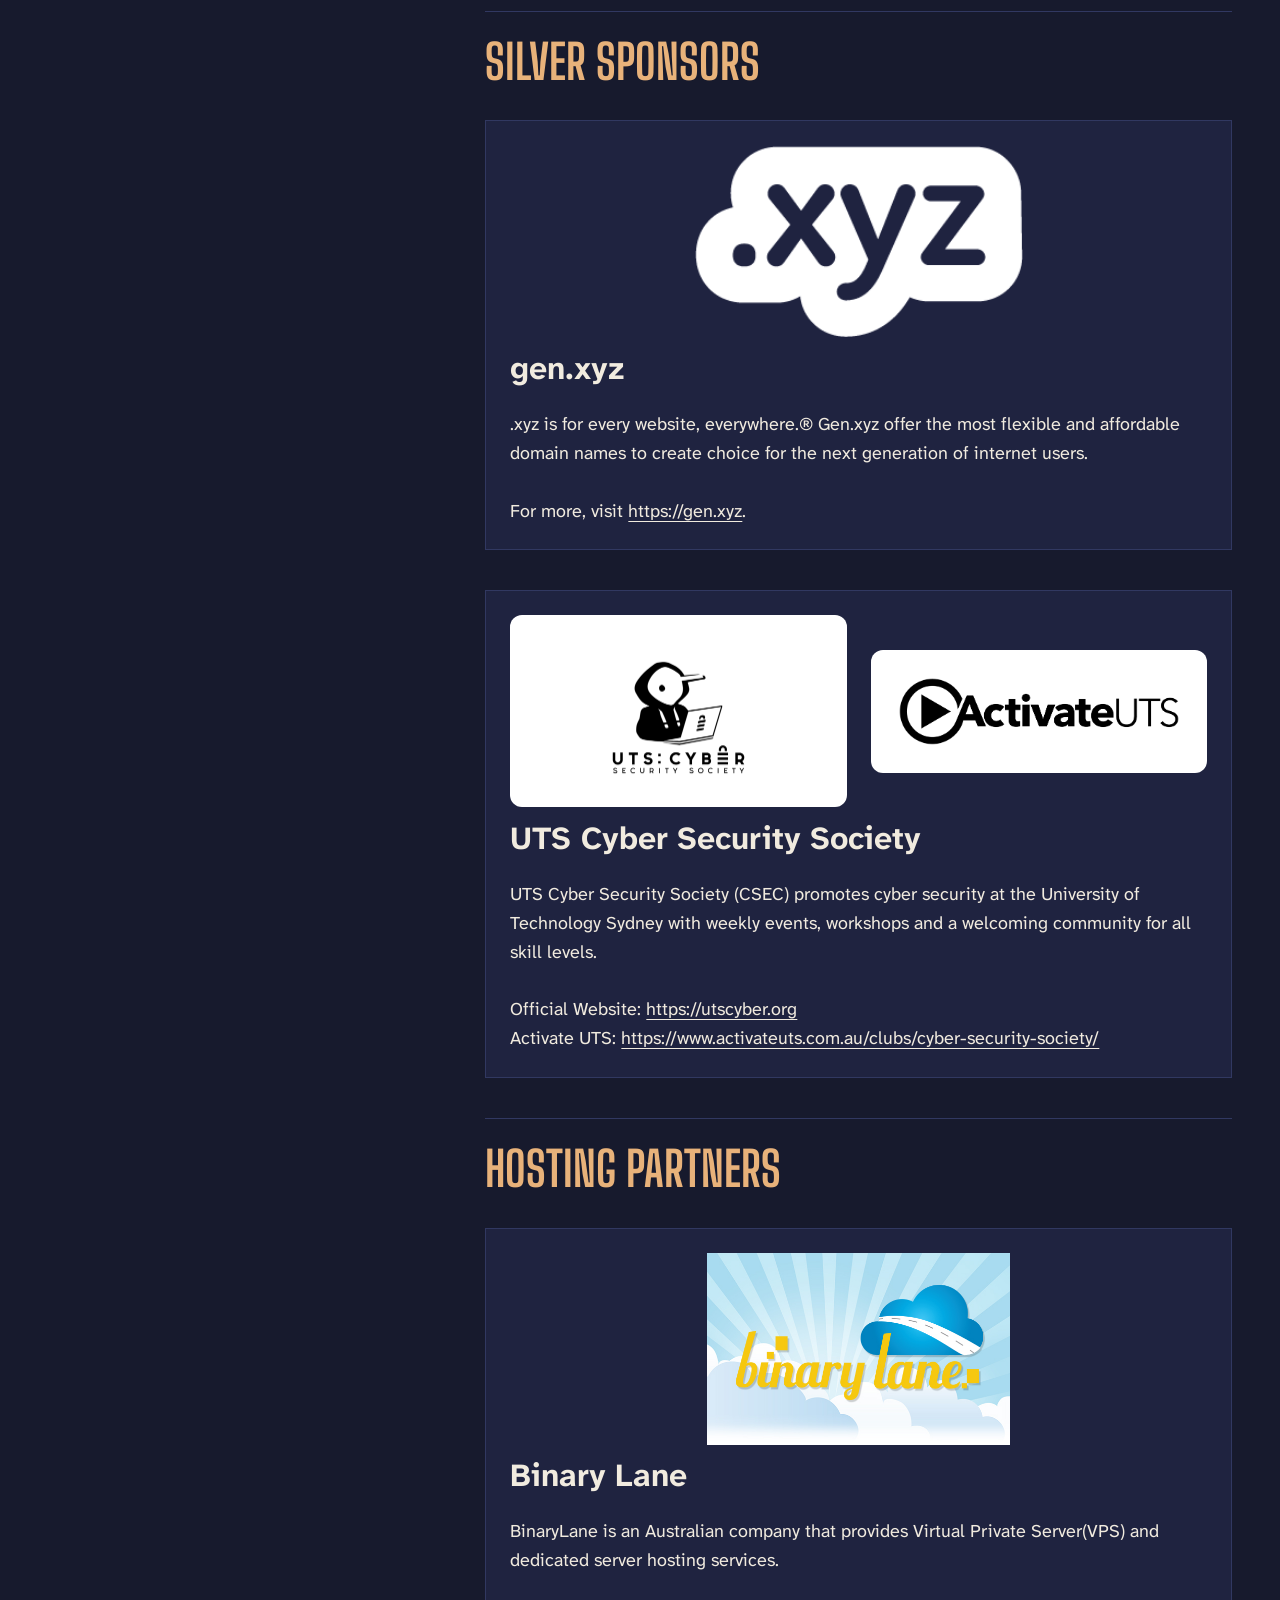
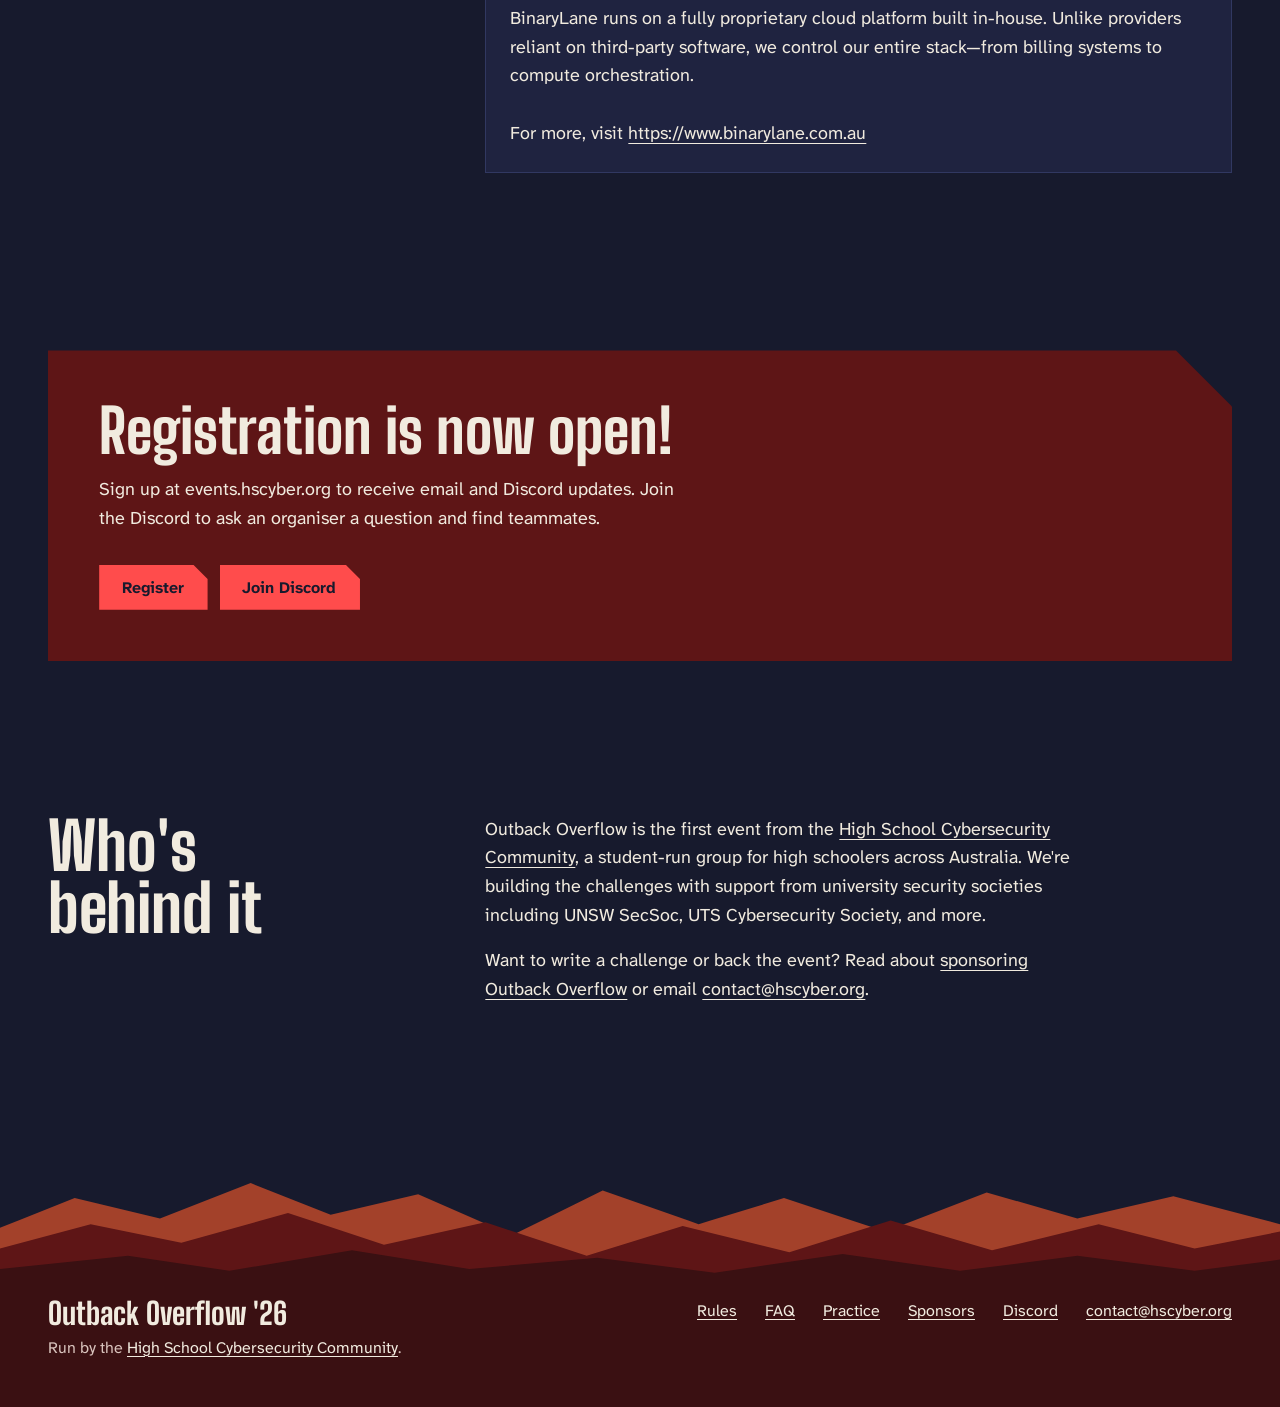
==== commit a88e95f1: "Added Sponsors and updated how sponsors are presented" ====
--- a/index.html
+++ b/index.html
@@ -150,6 +150,16 @@
       </div>
     </section>
 
+    <section class="wrap section" aria-labelledby="sponsors-h">
+      <div class="split">
+        <div>
+          <h2 id="sponsors-h">Sponsors</h2>
+          <p class="intro">Outback Overflow is made possible by the organisations that back it.</p>
+        </div>
+        <div data-sponsors aria-live="polite"><p class="empty">Loading sponsors...</p></div>
+      </div>
+    </section>
+
     <section class="wrap section" aria-labelledby="reg-h">
       <div class="panel">
         <h2 id="reg-h">Registration is now open!</h2>
--- a/styles.css
+++ b/styles.css
@@ -216,8 +216,20 @@
 
 /* sponsors */
 .empty { border: 1px dashed var(--line); padding: 1.5rem; max-width: 40rem; color: var(--dust); margin-top: 1.5rem; }
-.sponsors { display: flex; flex-wrap: wrap; gap: 1.5rem 2.5rem; align-items: center; list-style: none; margin: 1.5rem 0 0; padding: 0; }
-.sponsors img { max-height: 4.5rem; width: auto; }
+.sponsor-tier { padding-block: 1.5rem; }
+.sponsor-tier + .sponsor-tier { margin-top: 1rem; border-top: 1px solid var(--line); }
+.sponsor-tier h3 { color: var(--sand); font: 700 3rem/1.1 var(--display); text-transform: uppercase; }
+.sponsors { display: flex; flex-wrap: wrap; gap: 2.5rem 4rem; align-items: center; list-style: none; margin: 2rem 0 0; padding: 0; }
+.sponsors li { display: block; min-width: 12rem; width: 100%; padding: 1.5rem; border: 1px solid var(--line); background: var(--ink-2); }
+.sponsors a { display: grid; gap: 0.35rem; justify-items: start; text-decoration: none; }
+.sponsor-logos { display: flex; align-items: center; gap: 1.5rem; width: 100%; min-width: 0; }
+.sponsor-logos a { display: block; flex: 1 1 0; min-width: 0; }
+.sponsors img { max-width: 100%; max-height: 12rem; width: auto; height: auto; object-fit: contain; }
+.sponsor-logos img { width: 100%; }
+.sponsor-logo--white { padding: 0.75rem; background: #fff; border-radius: 0.75rem; }
+.sponsors .sponsor-name { color: var(--chalk); font-size: 2rem; font-weight: bolder; }
+.sponsors p { margin-top: 1rem; color: var(--chalk); }
+.sponsors p a { display: inline-block; text-decoration: underline;}
 
 /* ---------- Sub pages ---------- */
 
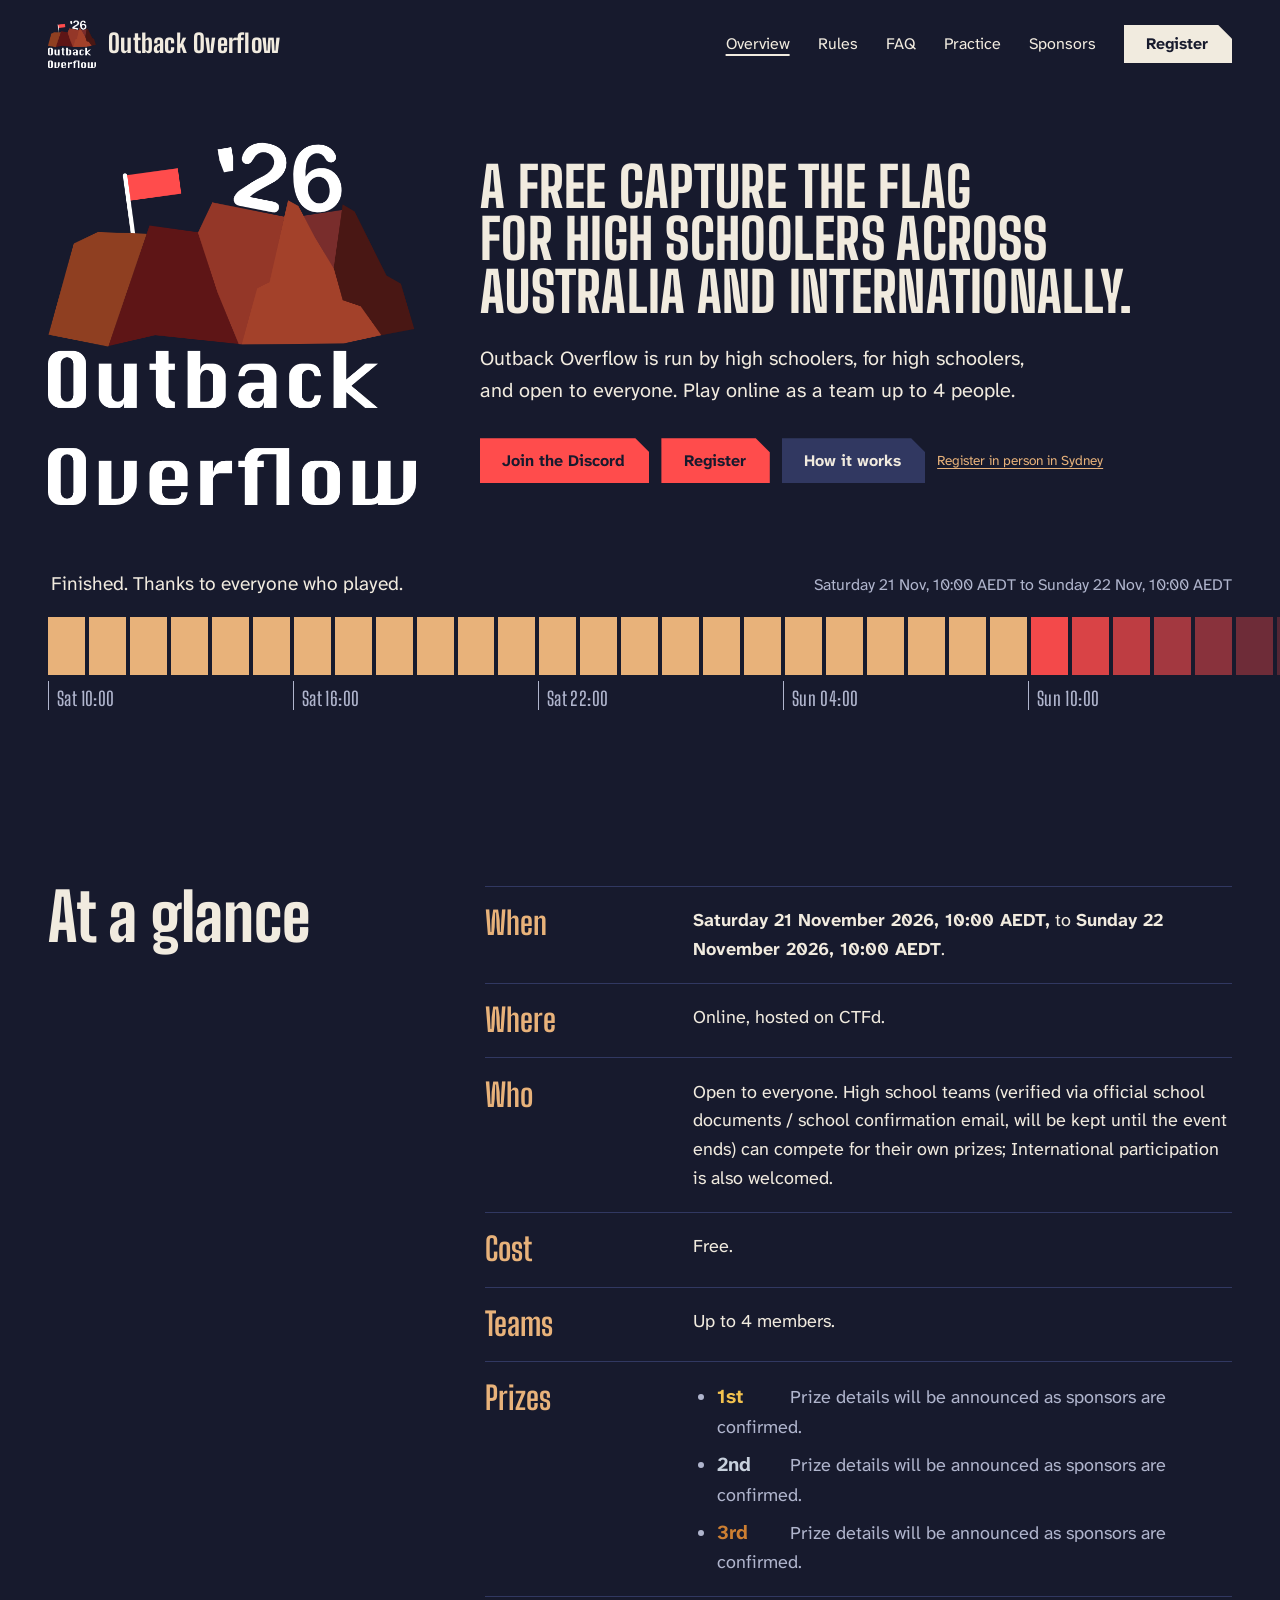
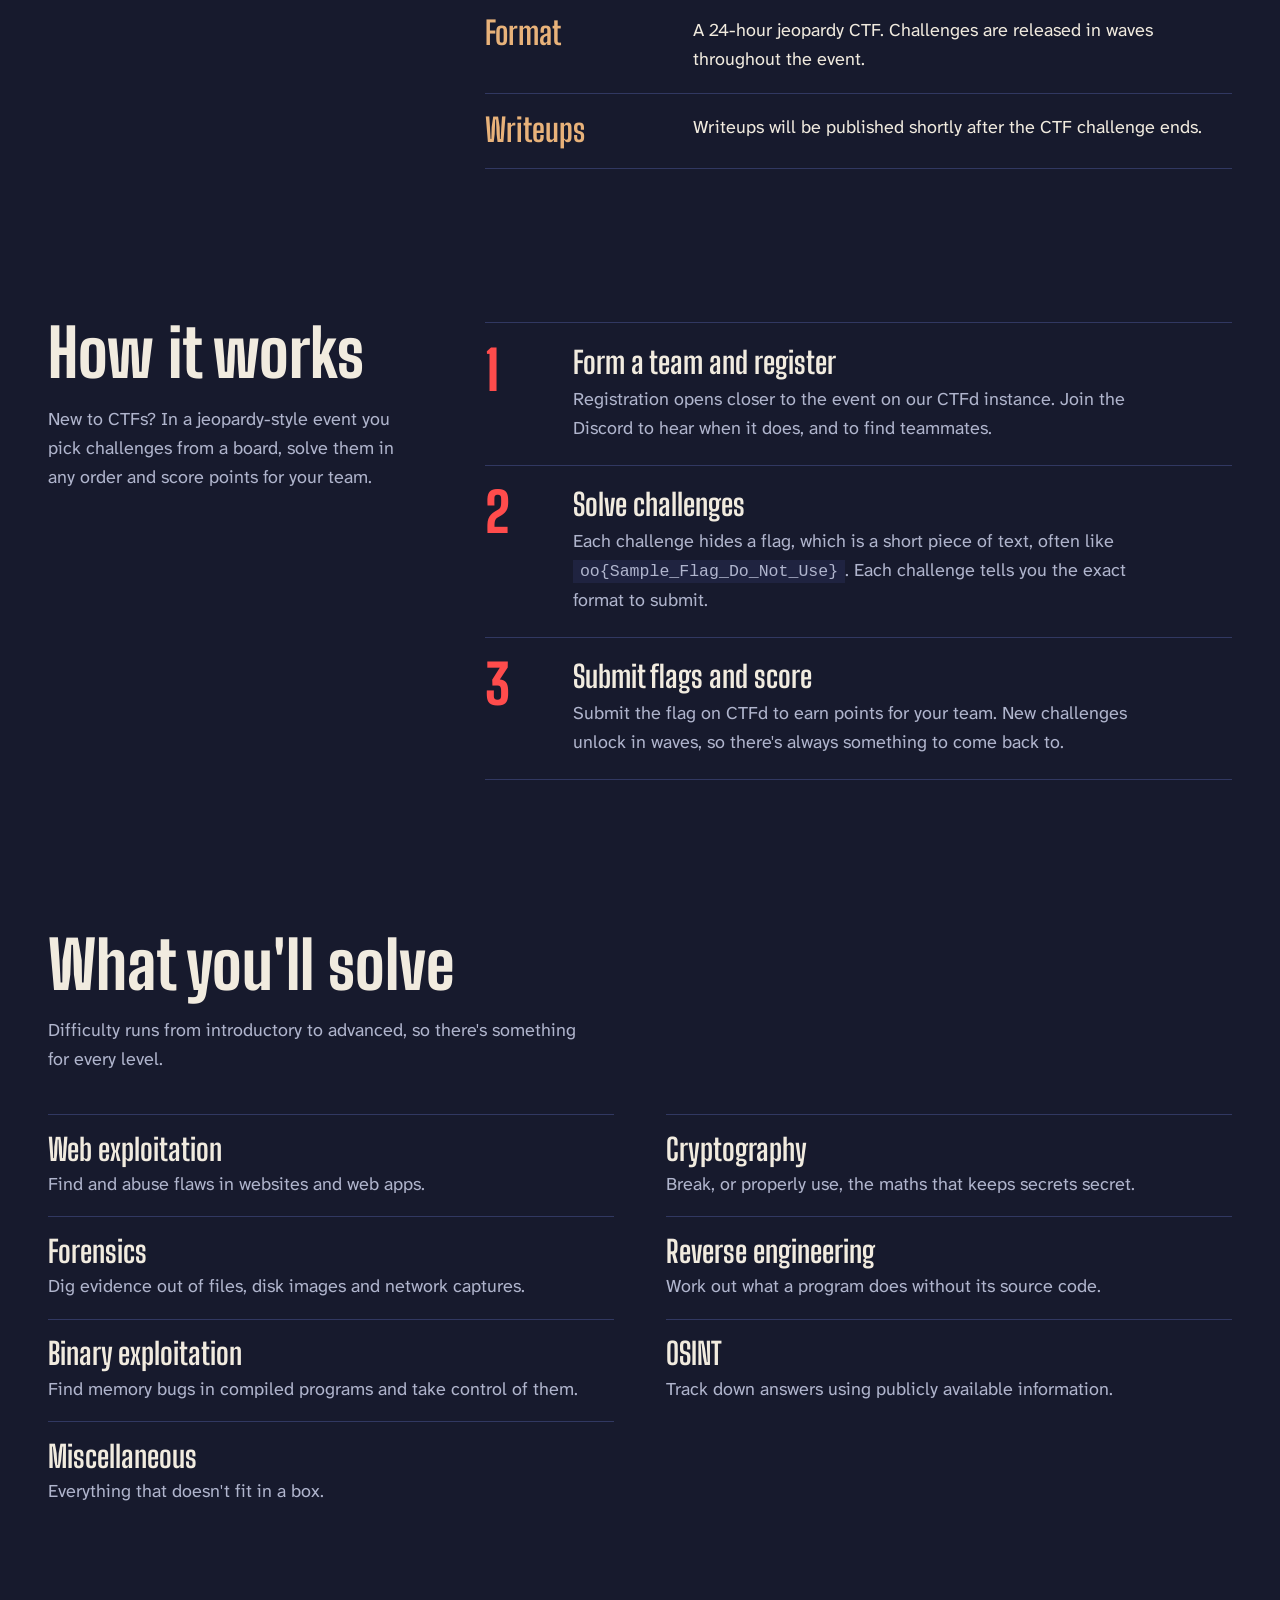
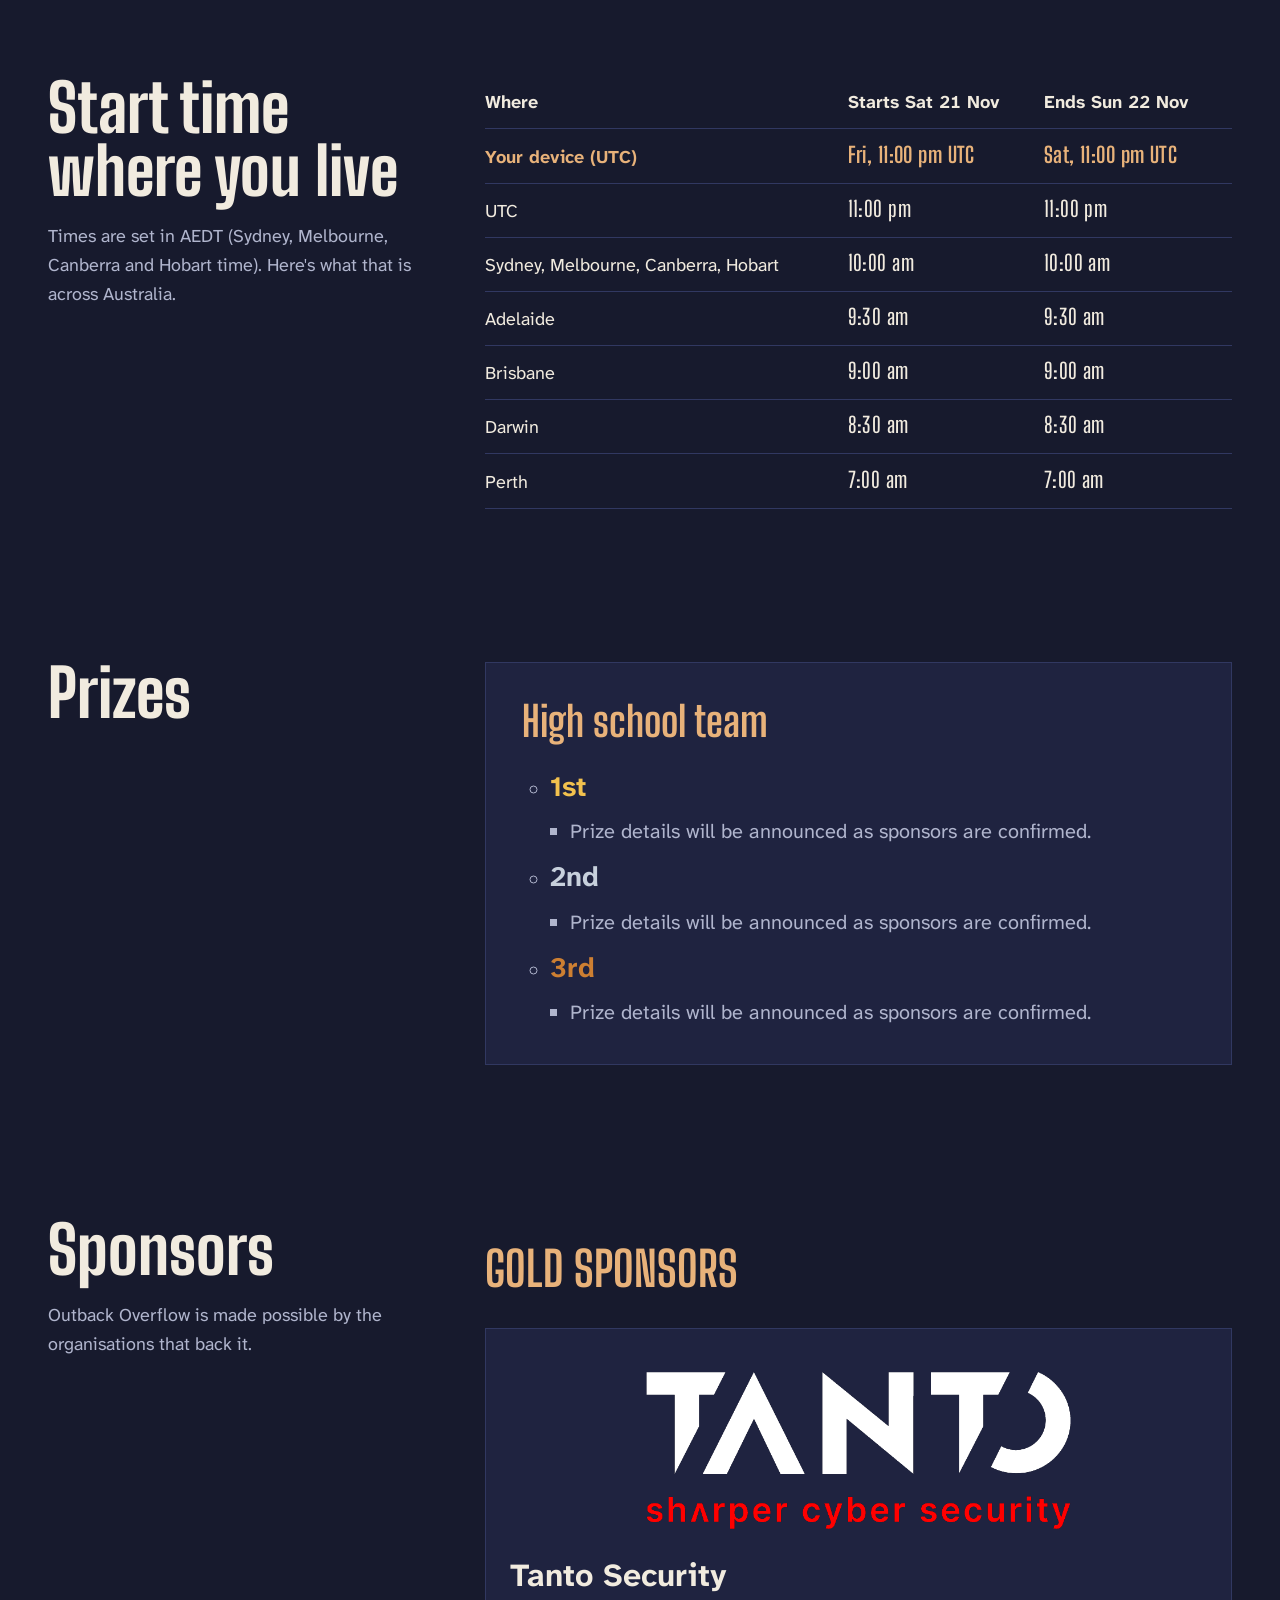
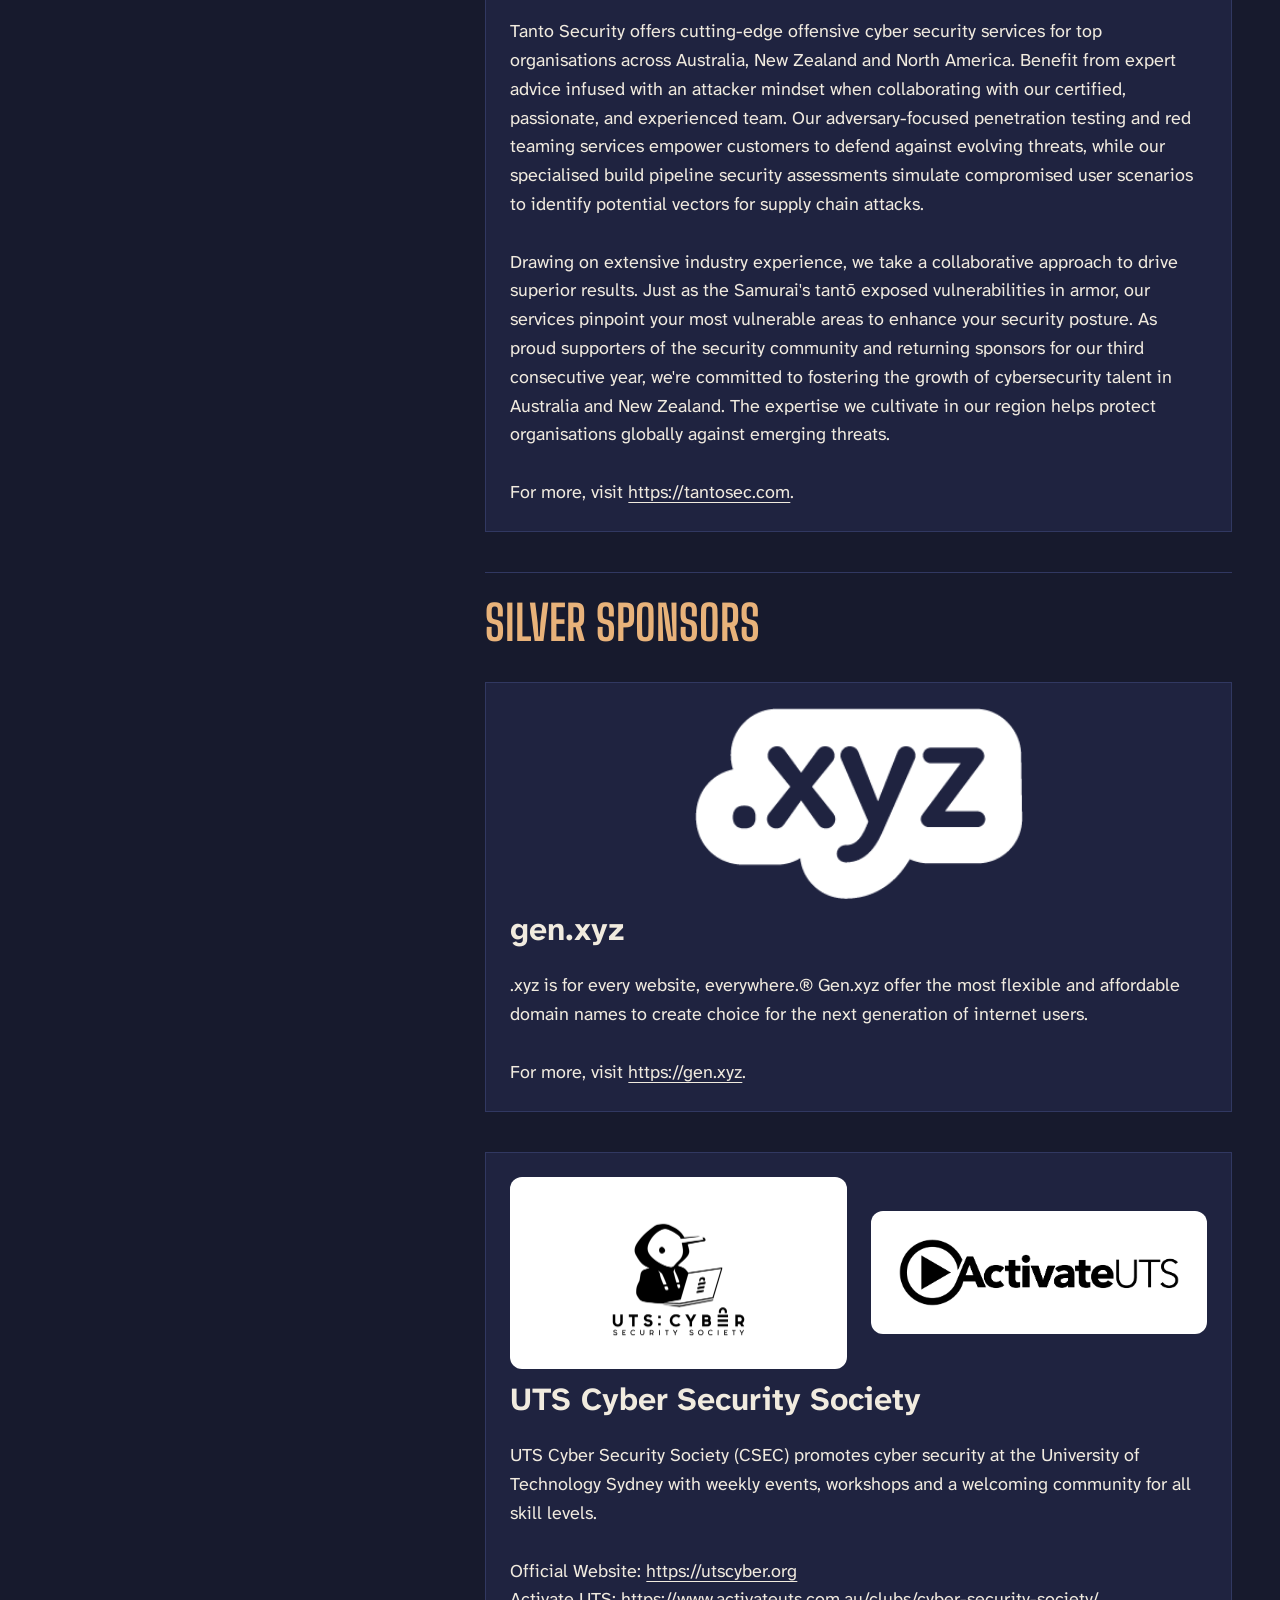
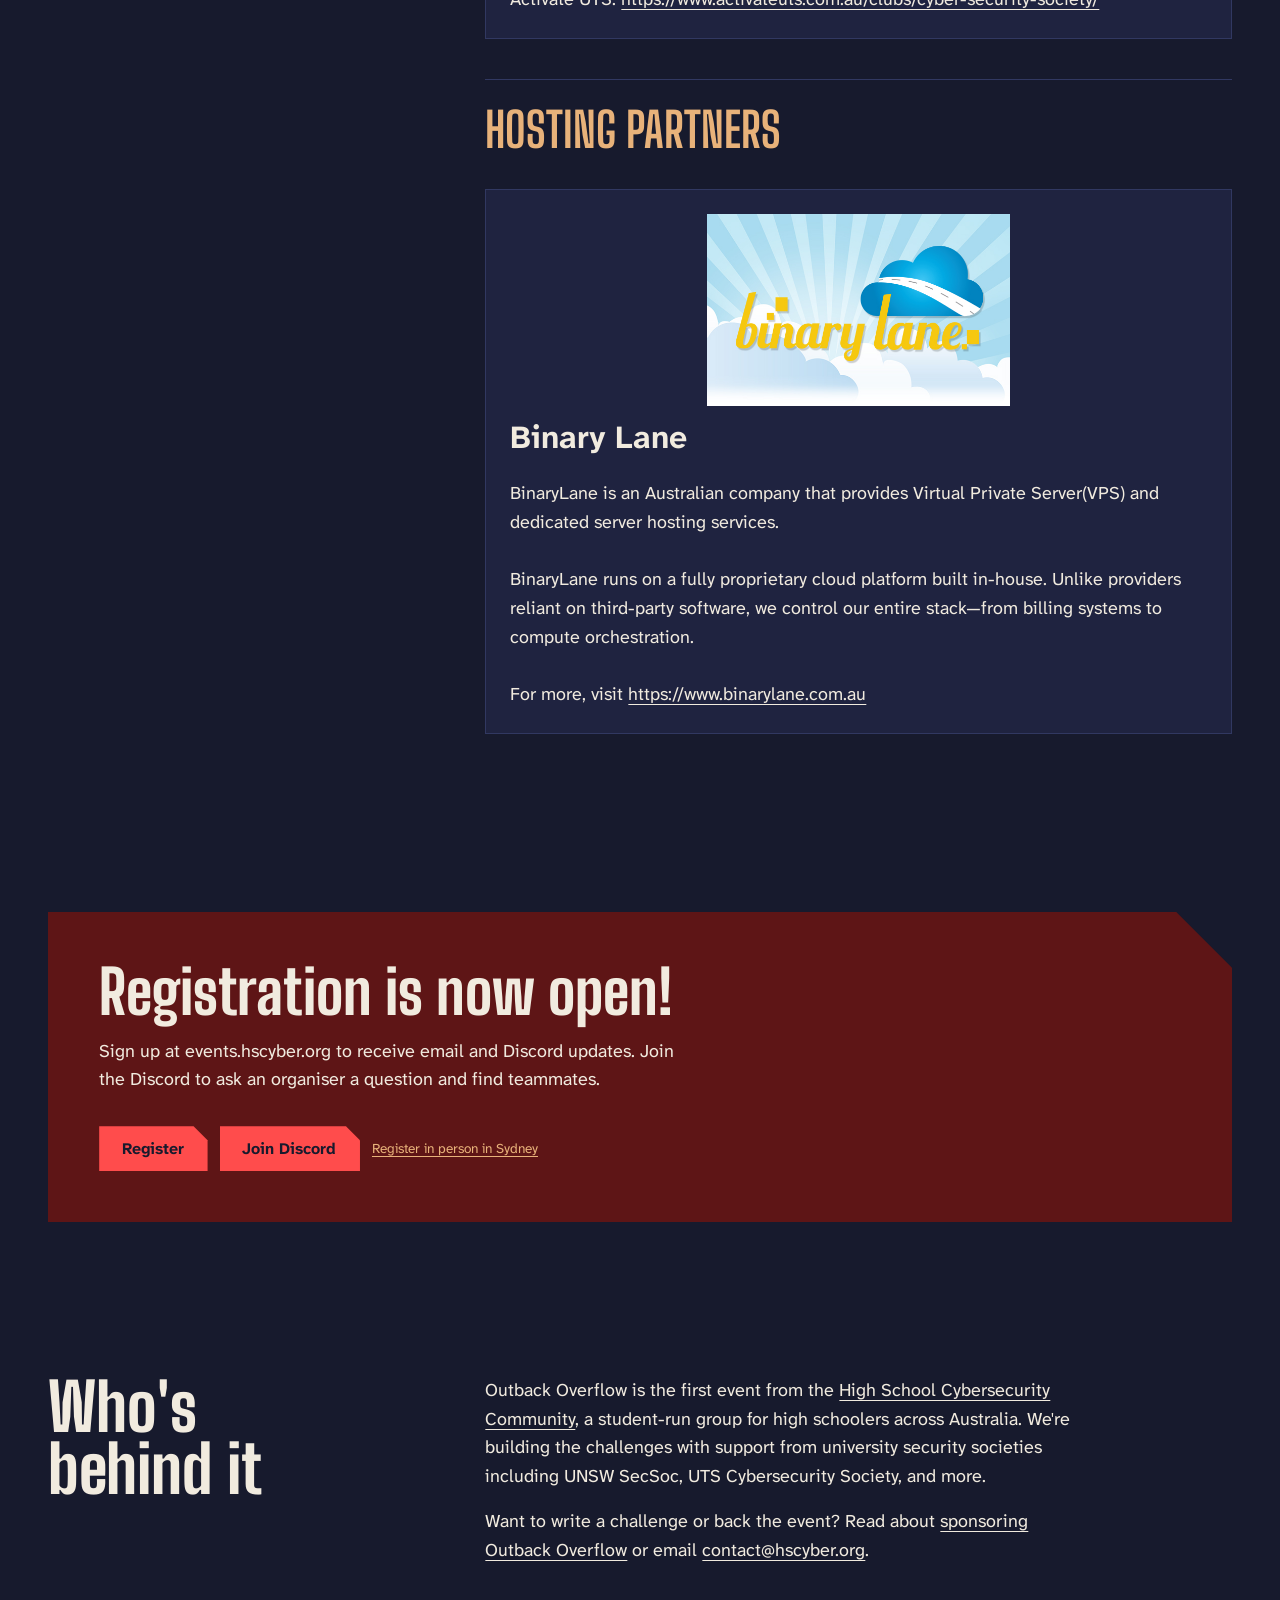
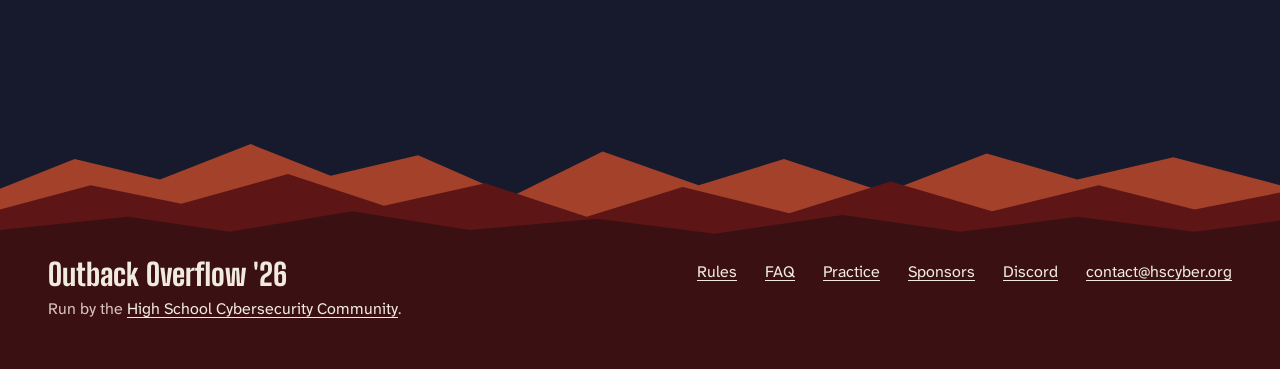
==== commit e0ab9e09: "Changed registration workflow" ====
--- a/index.html
+++ b/index.html
@@ -55,6 +55,7 @@
           <a class="btn btn--flag" href="https://hscyber.org/discord">Join the Discord</a>
           <a class="btn btn--flag" href="javascript:void(0)" onclick='ToEvent()'>Register</a>
           <a class="btn btn--quiet" href="#how">How it works</a>
+          <a class="register-in-person" href="javascript:void(0)" onclick='ToInPersonEvent()'>Register in person in Sydney</a>
         </div>
       </div>
     </section>
@@ -85,6 +86,7 @@
           <div><dt>Who</dt><dd>Open to everyone. High school teams (verified via official school documents / school confirmation email, will be kept until the event ends) can compete for their own prizes; International participation is also welcomed.</dd></div>
           <div><dt>Cost</dt><dd>Free.</dd></div>
           <div><dt>Teams</dt><dd>Up to 4 members.</dd></div>
+          <div><dt>Prizes</dt><dd data-prizes-summary>Loading prizes...</dd></div>
           <div><dt>Format</dt><dd>A 24-hour jeopardy CTF. Challenges are released in waves throughout the event.</dd></div>
           <div><dt>Writeups</dt><dd>Writeups will be published shortly after the CTF challenge ends.</dd></div>
         </dl>
@@ -143,10 +145,7 @@
     <section class="wrap section" aria-labelledby="prizes-h">
       <div class="split">
         <h2 id="prizes-h">Prizes</h2>
-        <div>
-          <p style="font-size:1.25rem;max-width:36rem">Prizes go to the top performing high school team internationally.</p>
-          <p style="margin-top:1rem;color:var(--dust);max-width:36rem">We'll announce the details as sponsors are confirmed.</p>
-        </div>
+        <div data-prizes aria-live="polite"><p class="empty">Loading prizes...</p></div>
       </div>
     </section>
 
@@ -164,7 +163,7 @@
       <div class="panel">
         <h2 id="reg-h">Registration is now open!</h2>
         <p>Sign up at events.hscyber.org to receive email and Discord updates. Join the Discord to ask an organiser a question and find teammates.</p>
-        <div class="actions"><a class="btn btn--flag" href="javascript:void(0)" onclick='ToEvent()'>Register</a><a class="btn btn--flag" href="https://hscyber.org/discord">Join Discord</a></div>
+        <div class="actions"><a class="btn btn--flag" href="javascript:void(0)" onclick='ToEvent()'>Register</a><a class="btn btn--flag" href="https://hscyber.org/discord">Join Discord</a><a class="register-in-person" href="javascript:void(0)" onclick='ToInPersonEvent()'>Register in person in Sydney</a></div>
       </div>
     </section>
 
--- a/styles.css
+++ b/styles.css
@@ -95,6 +95,7 @@
 .btn--quiet:hover { background: #3d4678; }
 
 .actions { display: flex; flex-wrap: wrap; gap: 0.75rem; margin-top: 2rem; }
+.register-in-person { align-self: center; color: var(--sand); font-size: 0.85rem; line-height: 1.25; }
 
 /* ---------- Header ---------- */
 
@@ -193,6 +194,23 @@
 .cats h3 { font-size: 1.9rem; font-weight: 700; line-height: 1.1; }
 .cats p { margin-top: 0.25rem; color: var(--dust); }
 .cats-note { margin-top: 1.5rem; max-width: 40rem; }
+
+/* prizes */
+.prizes { list-style: none; margin: 0; padding: 0; }
+.prizes > li { padding: 2.25rem; border: 1px solid var(--line); background: var(--ink-2); }
+.prizes h3 { color: var(--sand); font-size: 2.6rem; line-height: 1.1; font-weight: 700; }
+.prizes ul { margin: 1.25rem 0 0; padding-left: 1.75rem; color: var(--dust); font-size: 1.25rem; }
+.prizes ul ul { margin: 0.35rem 0 0; padding-left: 1.25rem; }
+.prizes ul li + li { margin-top: 0.5rem; }
+.prizes ul strong { color: var(--chalk); }
+.prize-rank { display: inline-block; min-width: 4.2rem; font-size: 1.4em; }
+.prize-rank--1 { color: #f2c14e !important; }
+.prize-rank--2 { color: #c7d0dc !important; }
+.prize-rank--3 { color: #cd7f32 !important; }
+.prize-summary { margin: 0; padding-left: 1.5rem; color: var(--dust); }
+.prize-summary li + li { margin-top: 0.45rem; }
+.prize-summary .prize-rank { font-size: 1.1em; }
+.prize-summary-link { display: inline-block; margin-top: 1rem; color: var(--chalk); }
 
 /* time zones */
 .tz { width: 100%; border-collapse: collapse; font-variant-numeric: tabular-nums; }
@@ -284,6 +302,7 @@
   .hero { grid-template-columns: 1fr; }
   .hero h1 { max-width: 15rem; }
   .cats { grid-template-columns: 1fr; }
+  .prizes { grid-template-columns: 1fr; }
   .spec > div, .rules li, .ways li { grid-template-columns: 1fr; }
   .steps li { grid-template-columns: 3.25rem minmax(0, 1fr); }
   .steps li::before { font-size: 2.6rem; }
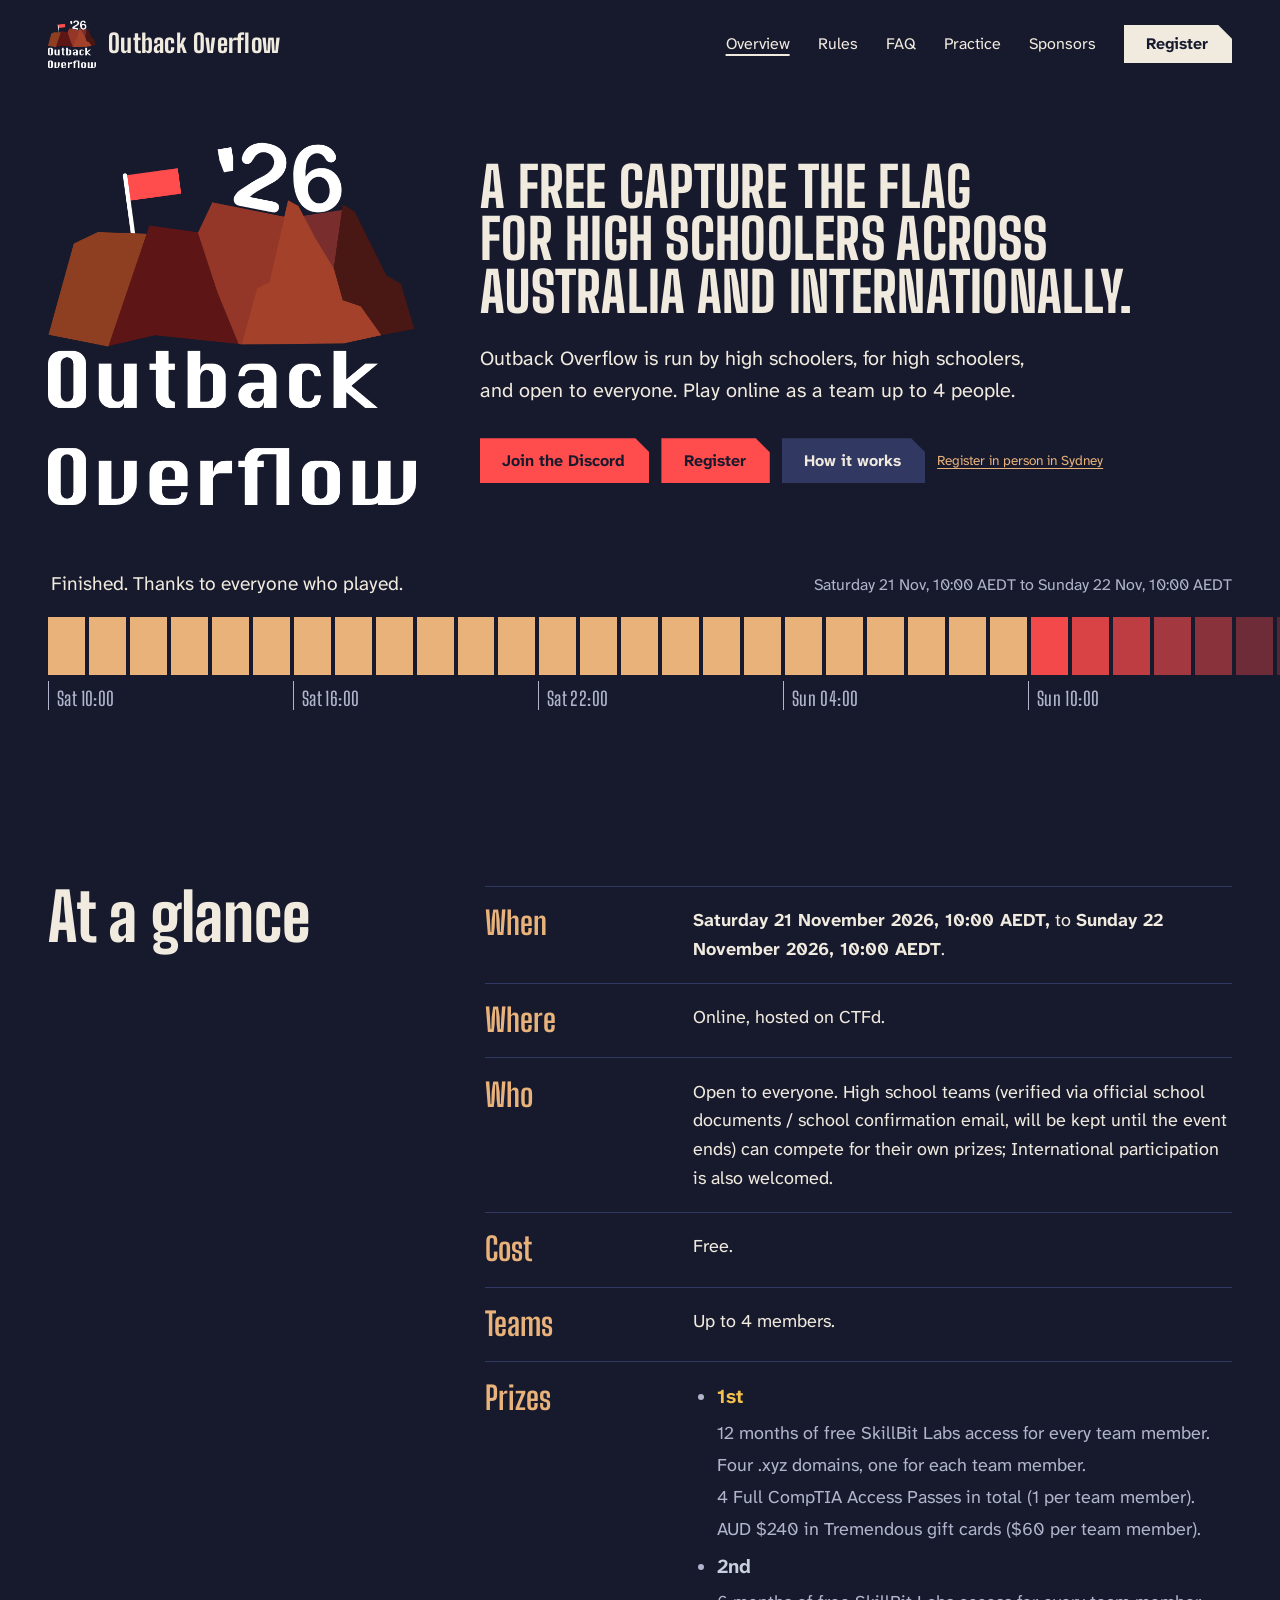
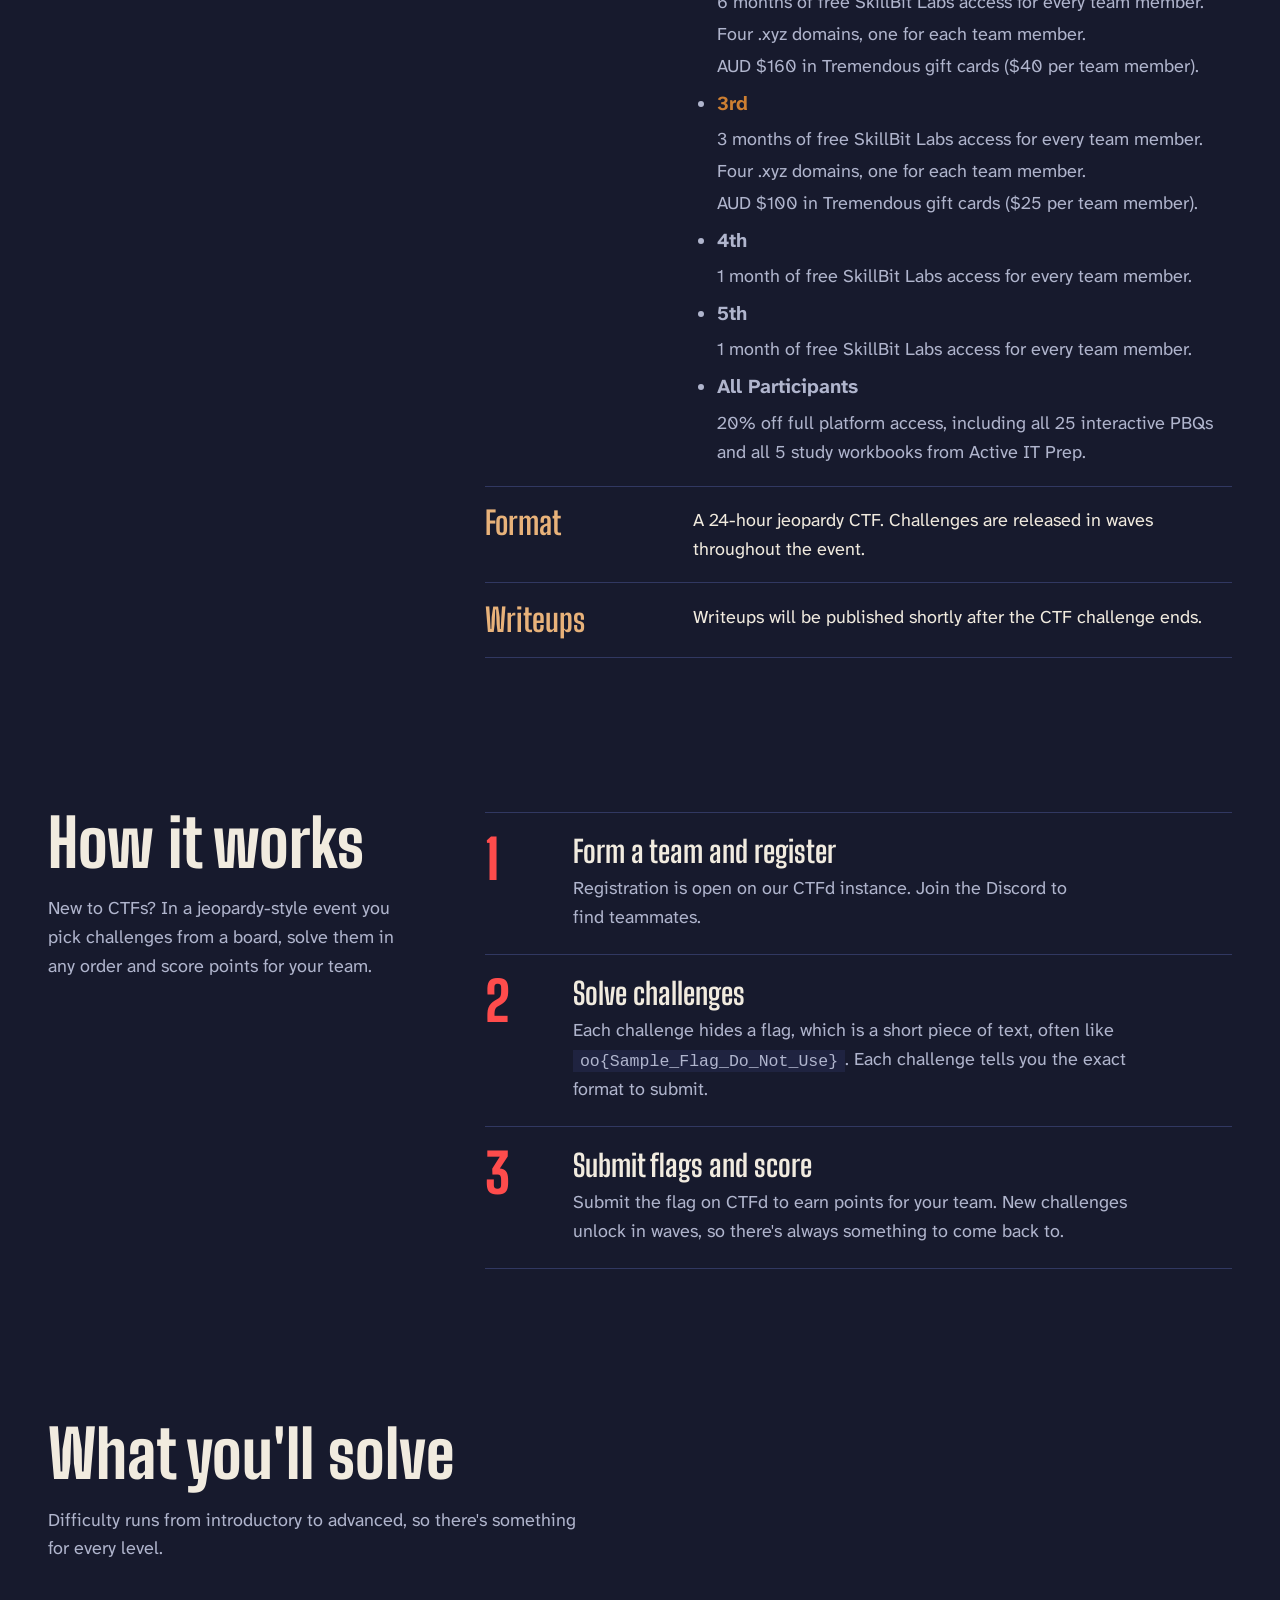
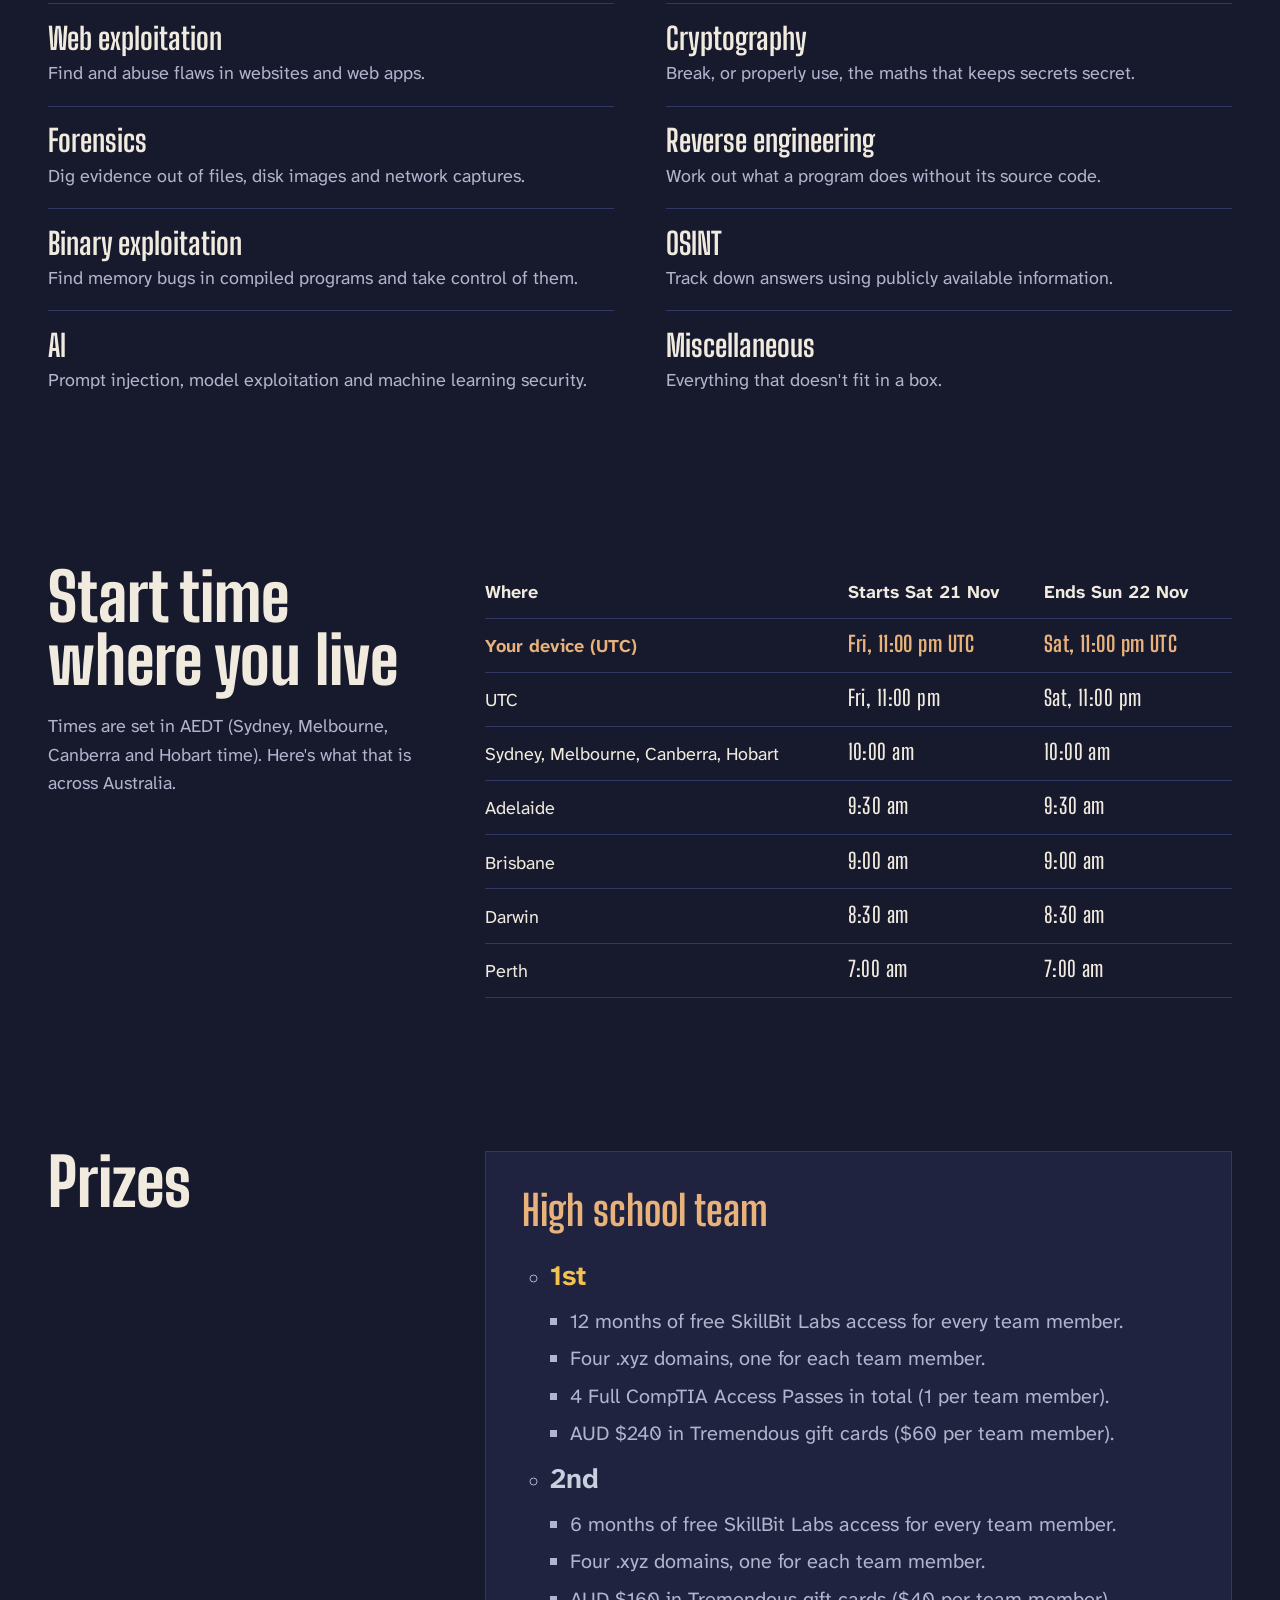
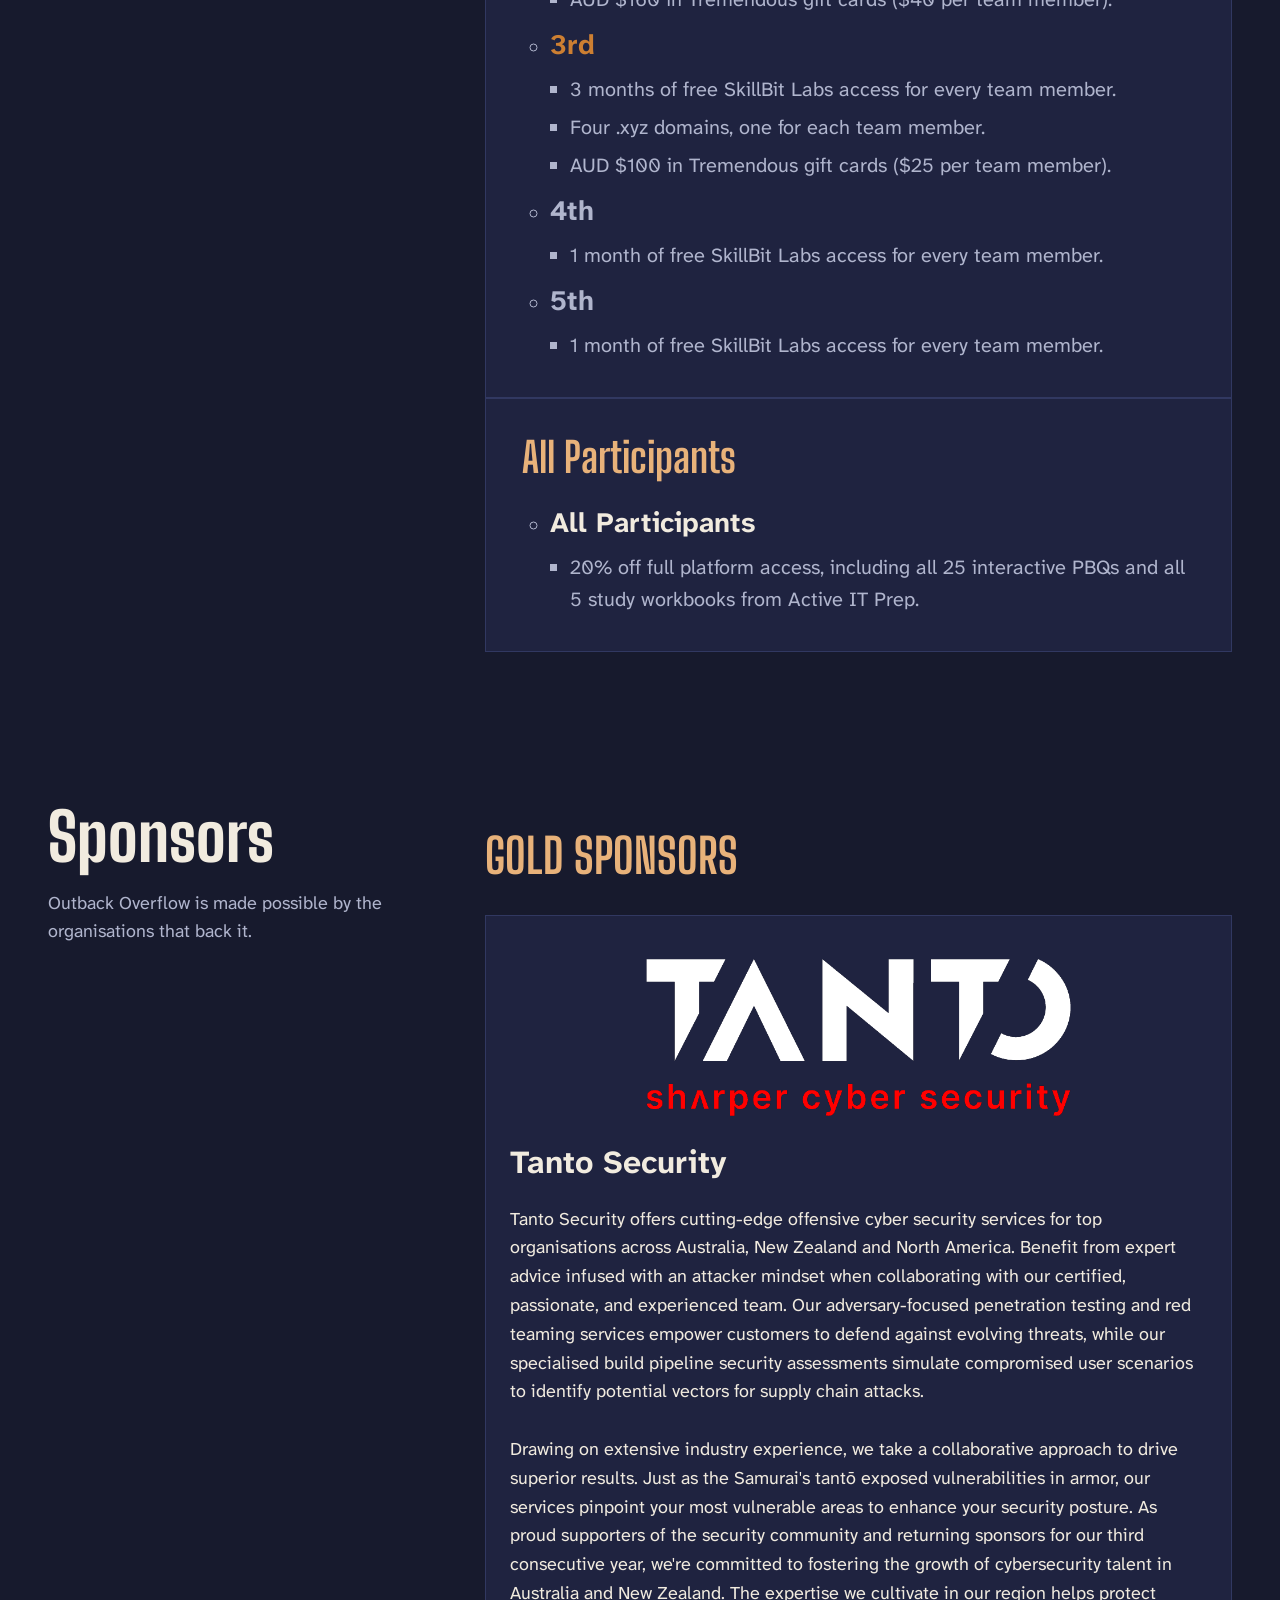
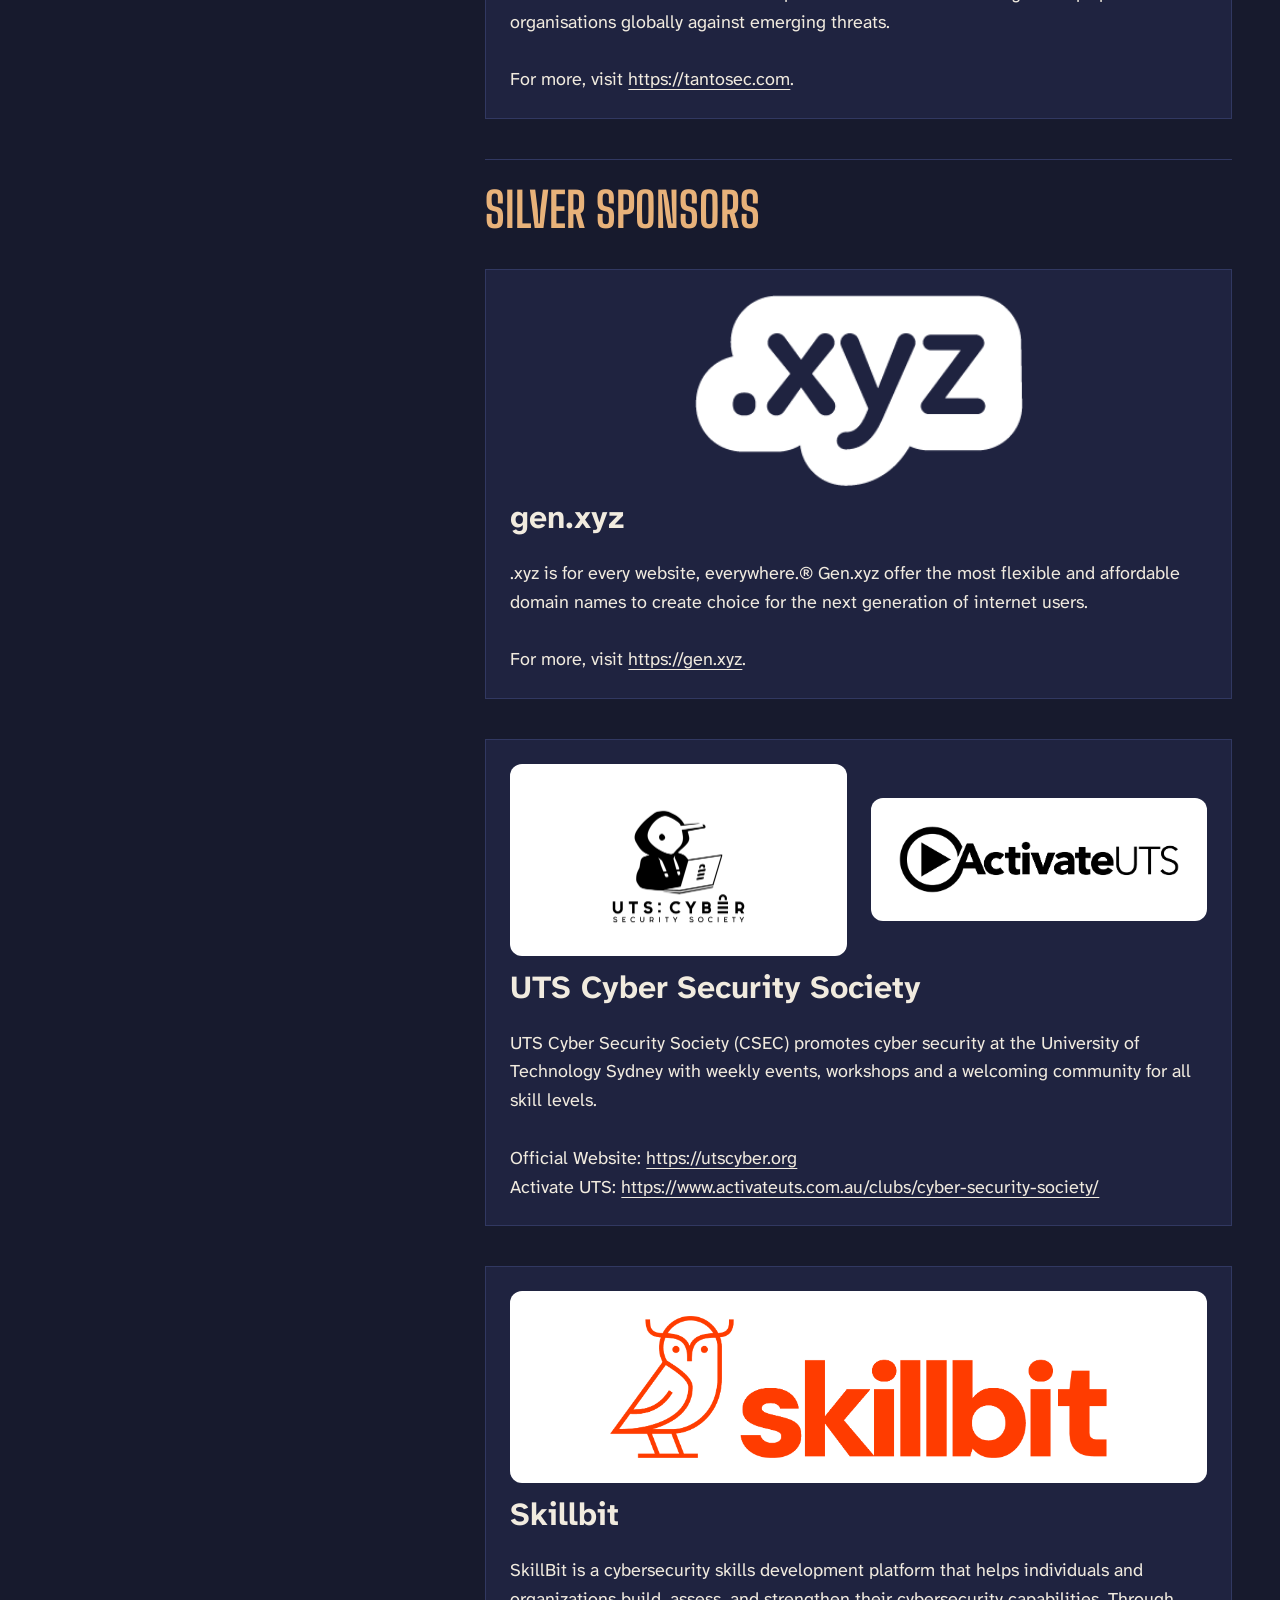
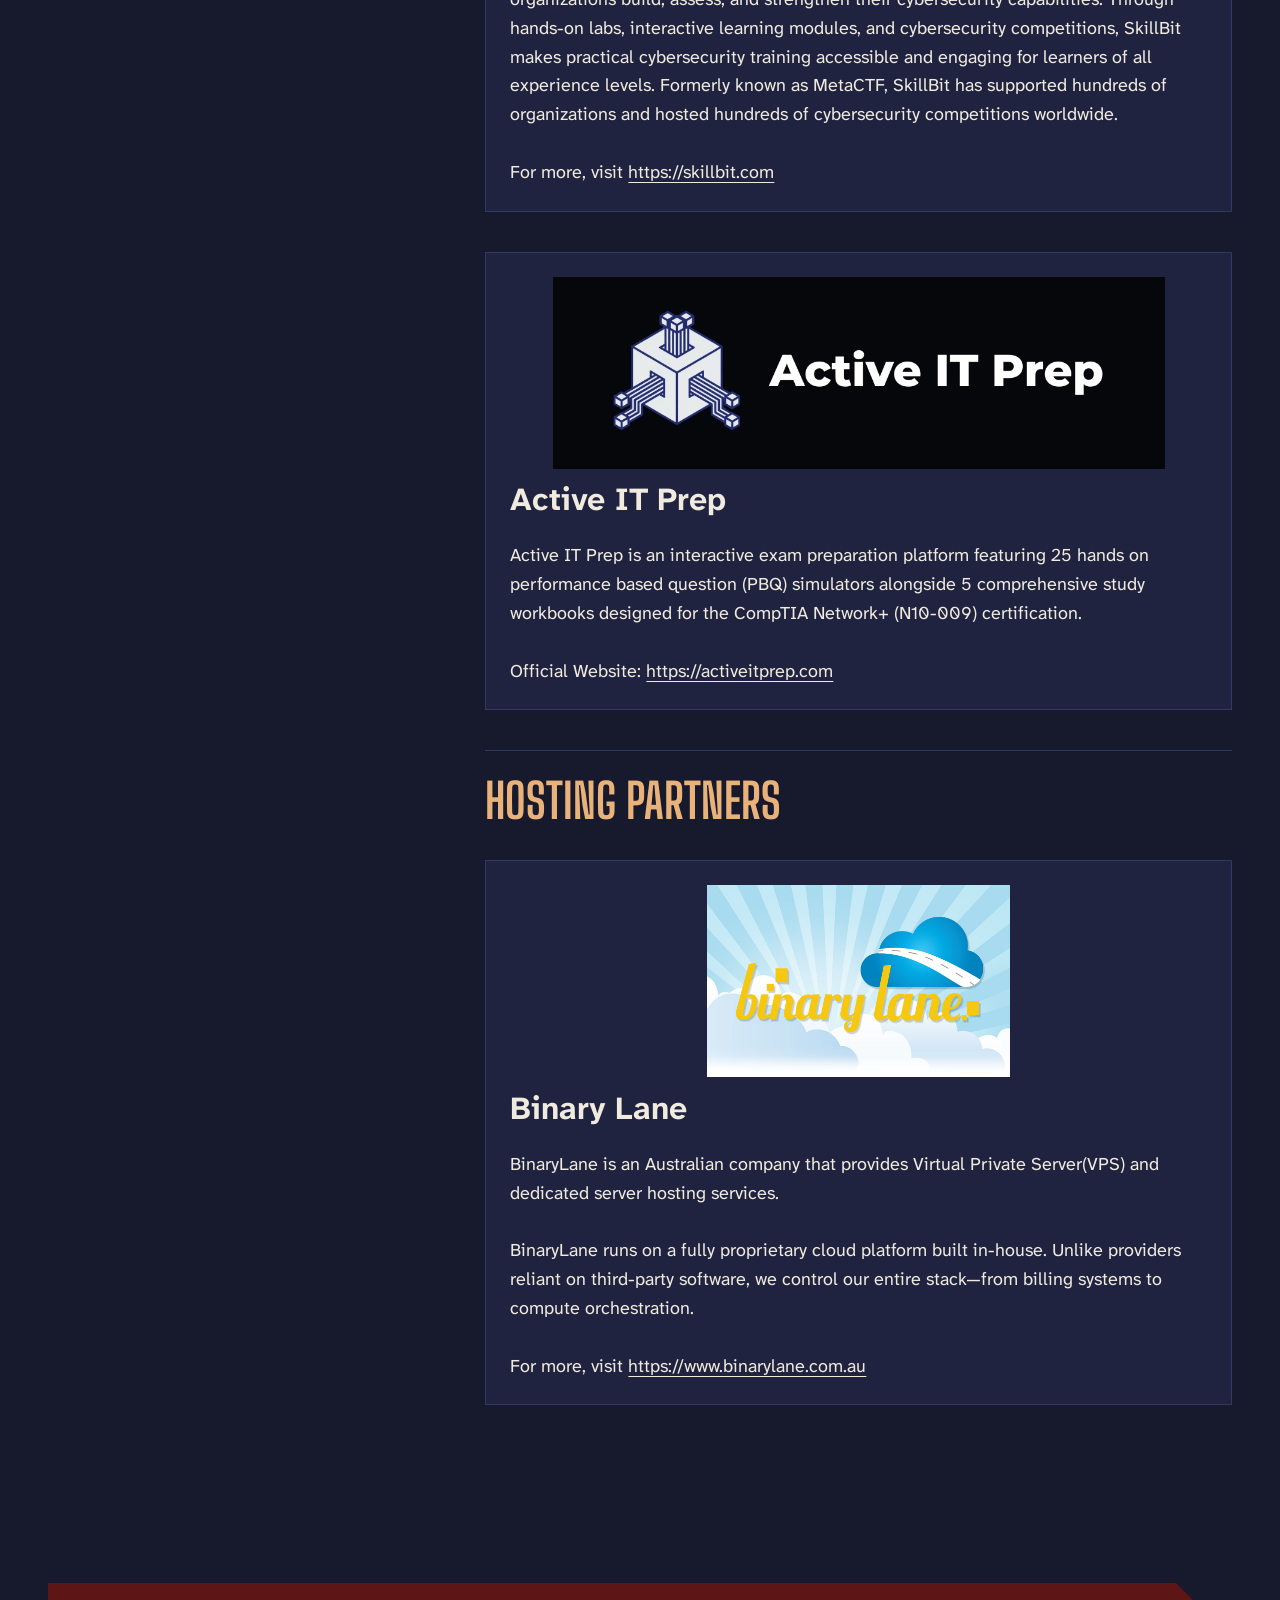
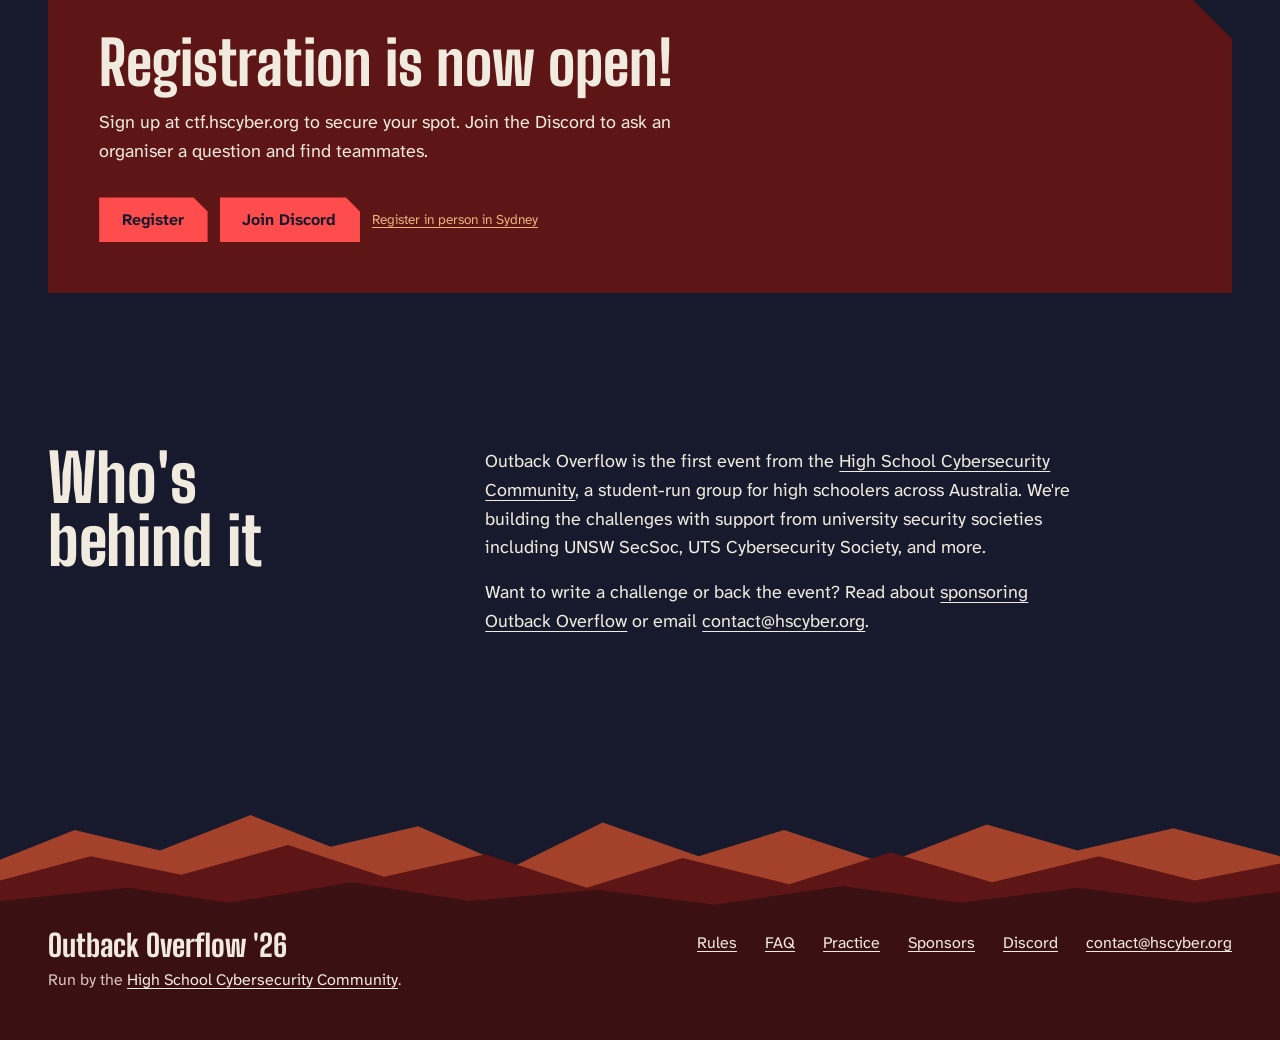
==== commit e17977bc: "Update index.html" ====
--- a/index.html
+++ b/index.html
@@ -100,7 +100,7 @@
           <p class="intro">New to CTFs? In a jeopardy-style event you pick challenges from a board, solve them in any order and score points for your team.</p>
         </div>
         <ol class="steps">
-          <li><h3>Form a team and register</h3><p>Registration opens closer to the event on our CTFd instance. Join the Discord to hear when it does, and to find teammates.</p></li>
+          <li><h3>Form a team and register</h3><p>Registration is open on our CTFd instance. Join the Discord to find teammates.</p></li>
           <li><h3>Solve challenges</h3><p>Each challenge hides a flag, which is a short piece of text, often like <code>oo{Sample_Flag_Do_Not_Use}</code>. Each challenge tells you the exact format to submit.</p></li>
           <li><h3>Submit flags and score</h3><p>Submit the flag on CTFd to earn points for your team. New challenges unlock in waves, so there's always something to come back to.</p></li>
         </ol>
@@ -117,6 +117,7 @@
         <li><h3>Reverse engineering</h3><p>Work out what a program does without its source code.</p></li>
         <li><h3>Binary exploitation</h3><p>Find memory bugs in compiled programs and take control of them.</p></li>
         <li><h3>OSINT</h3><p>Track down answers using publicly available information.</p></li>
+        <li><h3>AI</h3><p>Prompt injection, model exploitation and machine learning security.</p></li>
         <li><h3>Miscellaneous</h3><p>Everything that doesn't fit in a box.</p></li>
       </ul>
     </section>
@@ -131,7 +132,7 @@
           <thead><tr><th scope="col">Where</th><th scope="col">Starts Sat 21 Nov</th><th scope="col">Ends Sun 22 Nov</th></tr></thead>
           <tbody>
             <tr class="local" data-local hidden><th scope="row" data-local-name>Your device</th><td data-local-start></td><td data-local-end></td></tr>
-            <tr><th scope="row">UTC</th><td>11:00 pm</td><td>11:00 pm</td></tr>
+            <tr><th scope="row">UTC</th><td>Fri, 11:00 pm</td><td>Sat, 11:00 pm</td></tr>
             <tr><th scope="row">Sydney, Melbourne, Canberra, Hobart</th><td>10:00 am</td><td>10:00 am</td></tr>
             <tr><th scope="row">Adelaide</th><td>9:30 am</td><td>9:30 am</td></tr>
             <tr><th scope="row">Brisbane</th><td>9:00 am</td><td>9:00 am</td></tr>
@@ -162,7 +163,7 @@
     <section class="wrap section" aria-labelledby="reg-h">
       <div class="panel">
         <h2 id="reg-h">Registration is now open!</h2>
-        <p>Sign up at events.hscyber.org to receive email and Discord updates. Join the Discord to ask an organiser a question and find teammates.</p>
+        <p>Sign up at ctf.hscyber.org to secure your spot. Join the Discord to ask an organiser a question and find teammates.</p>
         <div class="actions"><a class="btn btn--flag" href="javascript:void(0)" onclick='ToEvent()'>Register</a><a class="btn btn--flag" href="https://hscyber.org/discord">Join Discord</a><a class="register-in-person" href="javascript:void(0)" onclick='ToInPersonEvent()'>Register in person in Sydney</a></div>
       </div>
     </section>
--- a/styles.css
+++ b/styles.css
@@ -207,9 +207,13 @@
 .prize-rank--1 { color: #f2c14e !important; }
 .prize-rank--2 { color: #c7d0dc !important; }
 .prize-rank--3 { color: #cd7f32 !important; }
+.prize-rank--4,
+.prize-rank--5 { color: var(--dust) !important; }
 .prize-summary { margin: 0; padding-left: 1.5rem; color: var(--dust); }
 .prize-summary li + li { margin-top: 0.45rem; }
 .prize-summary .prize-rank { font-size: 1.1em; }
+.prize-summary-items { list-style: none; margin: 0.35rem 0 0; padding: 0; }
+.prize-summary-items li + li { margin-top: 0.2rem; }
 .prize-summary-link { display: inline-block; margin-top: 1rem; color: var(--chalk); }
 
 /* time zones */
